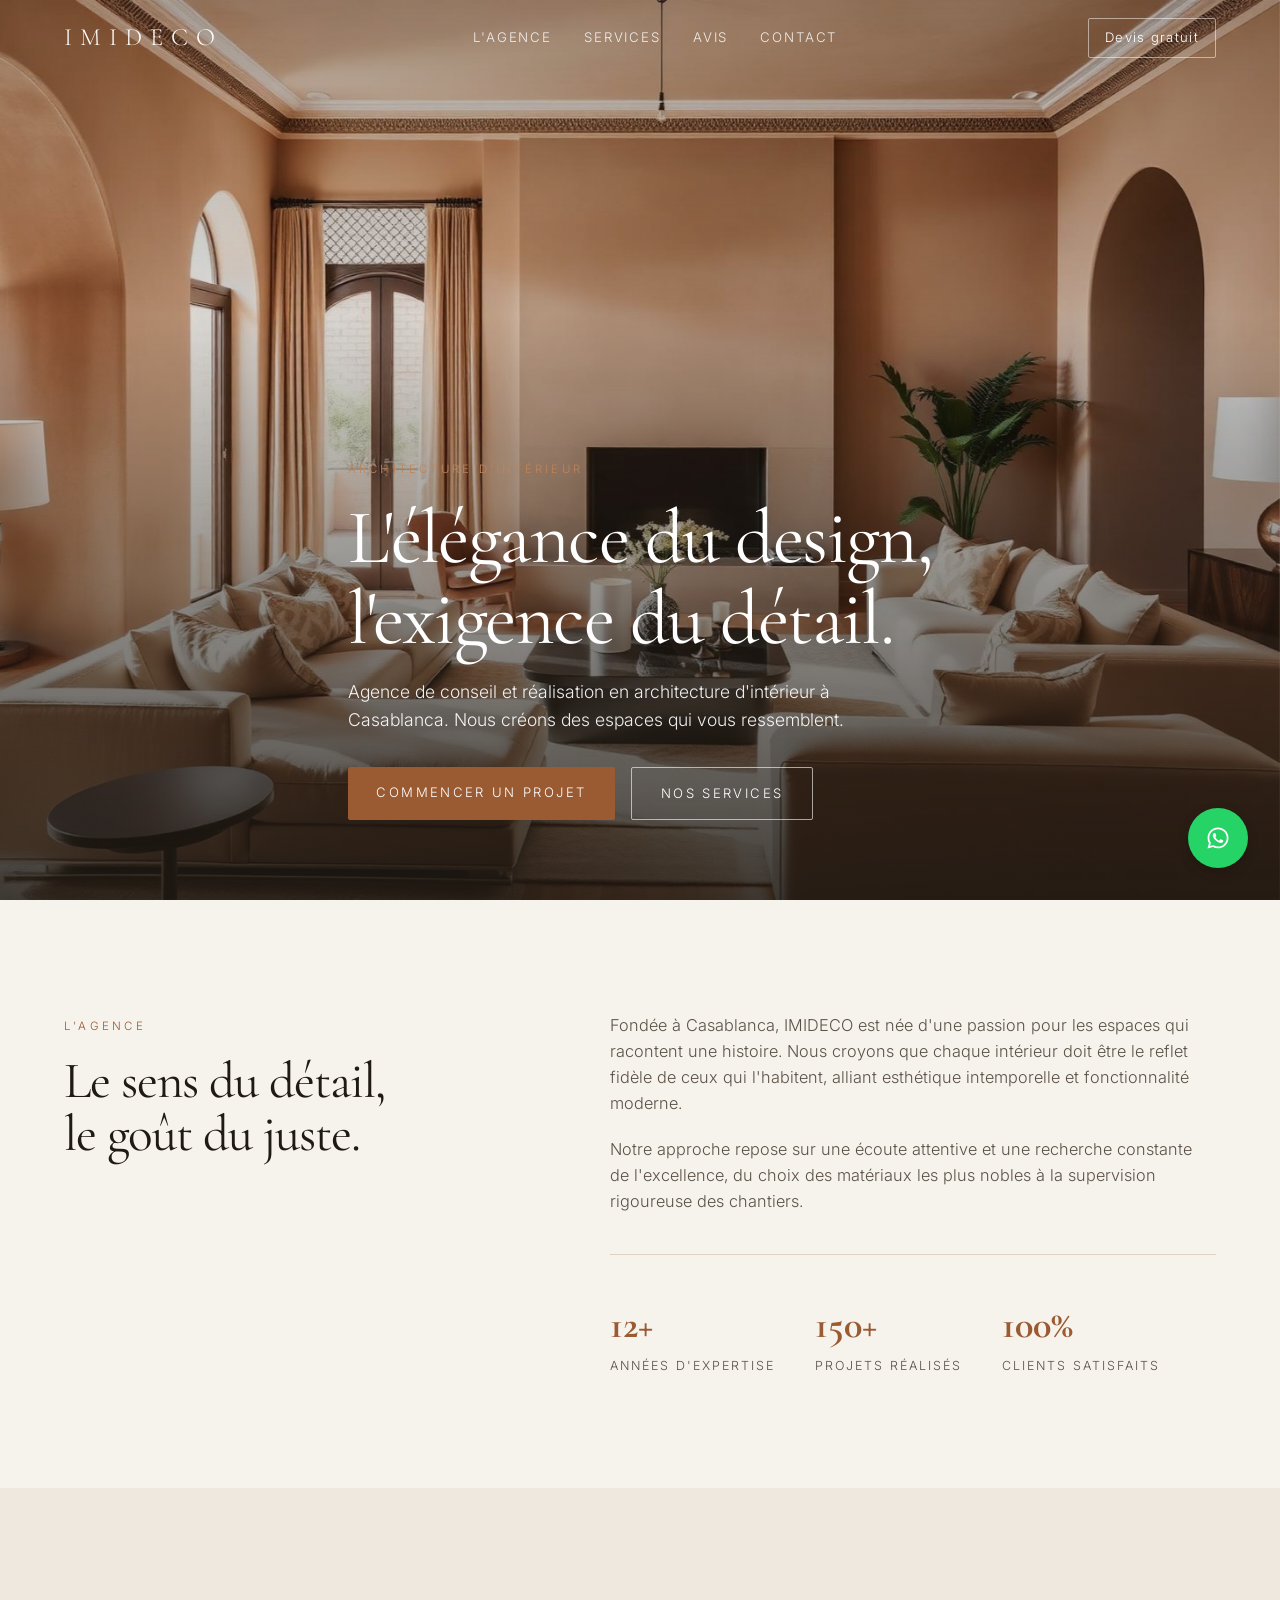
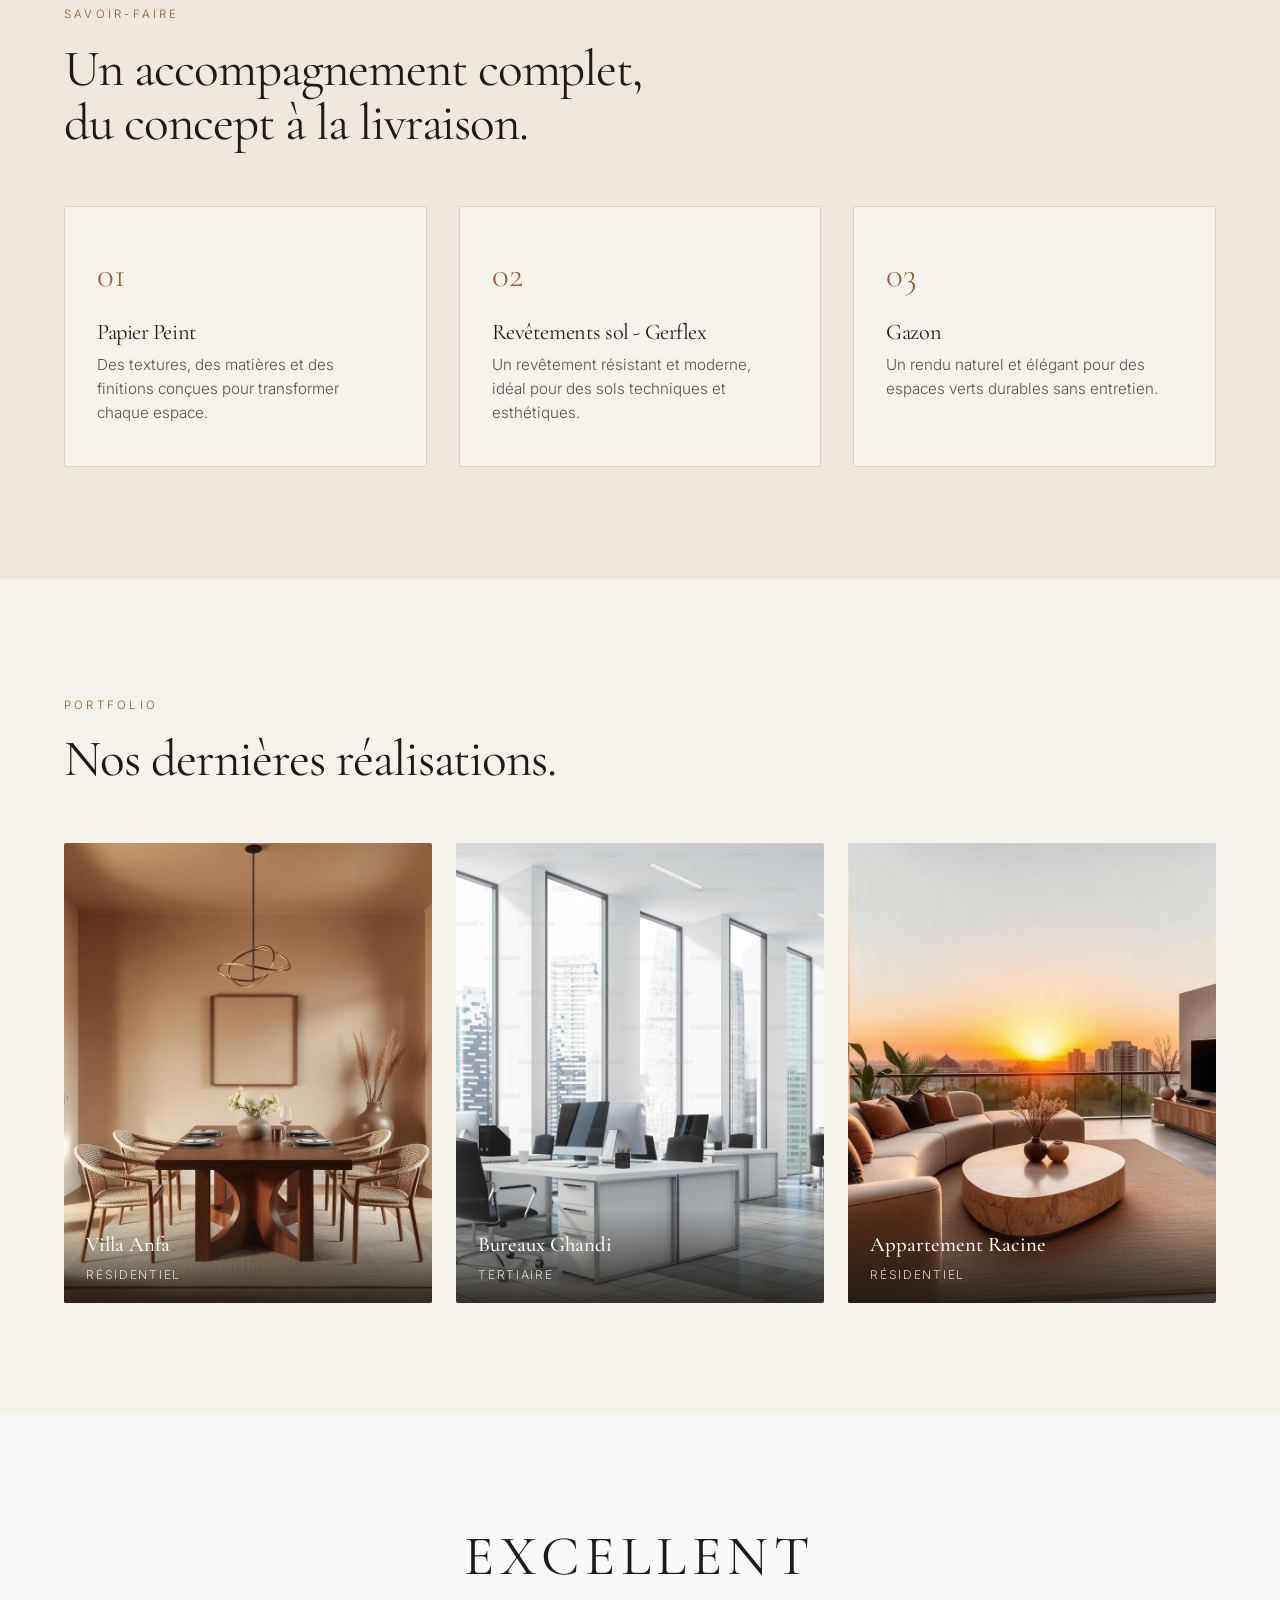
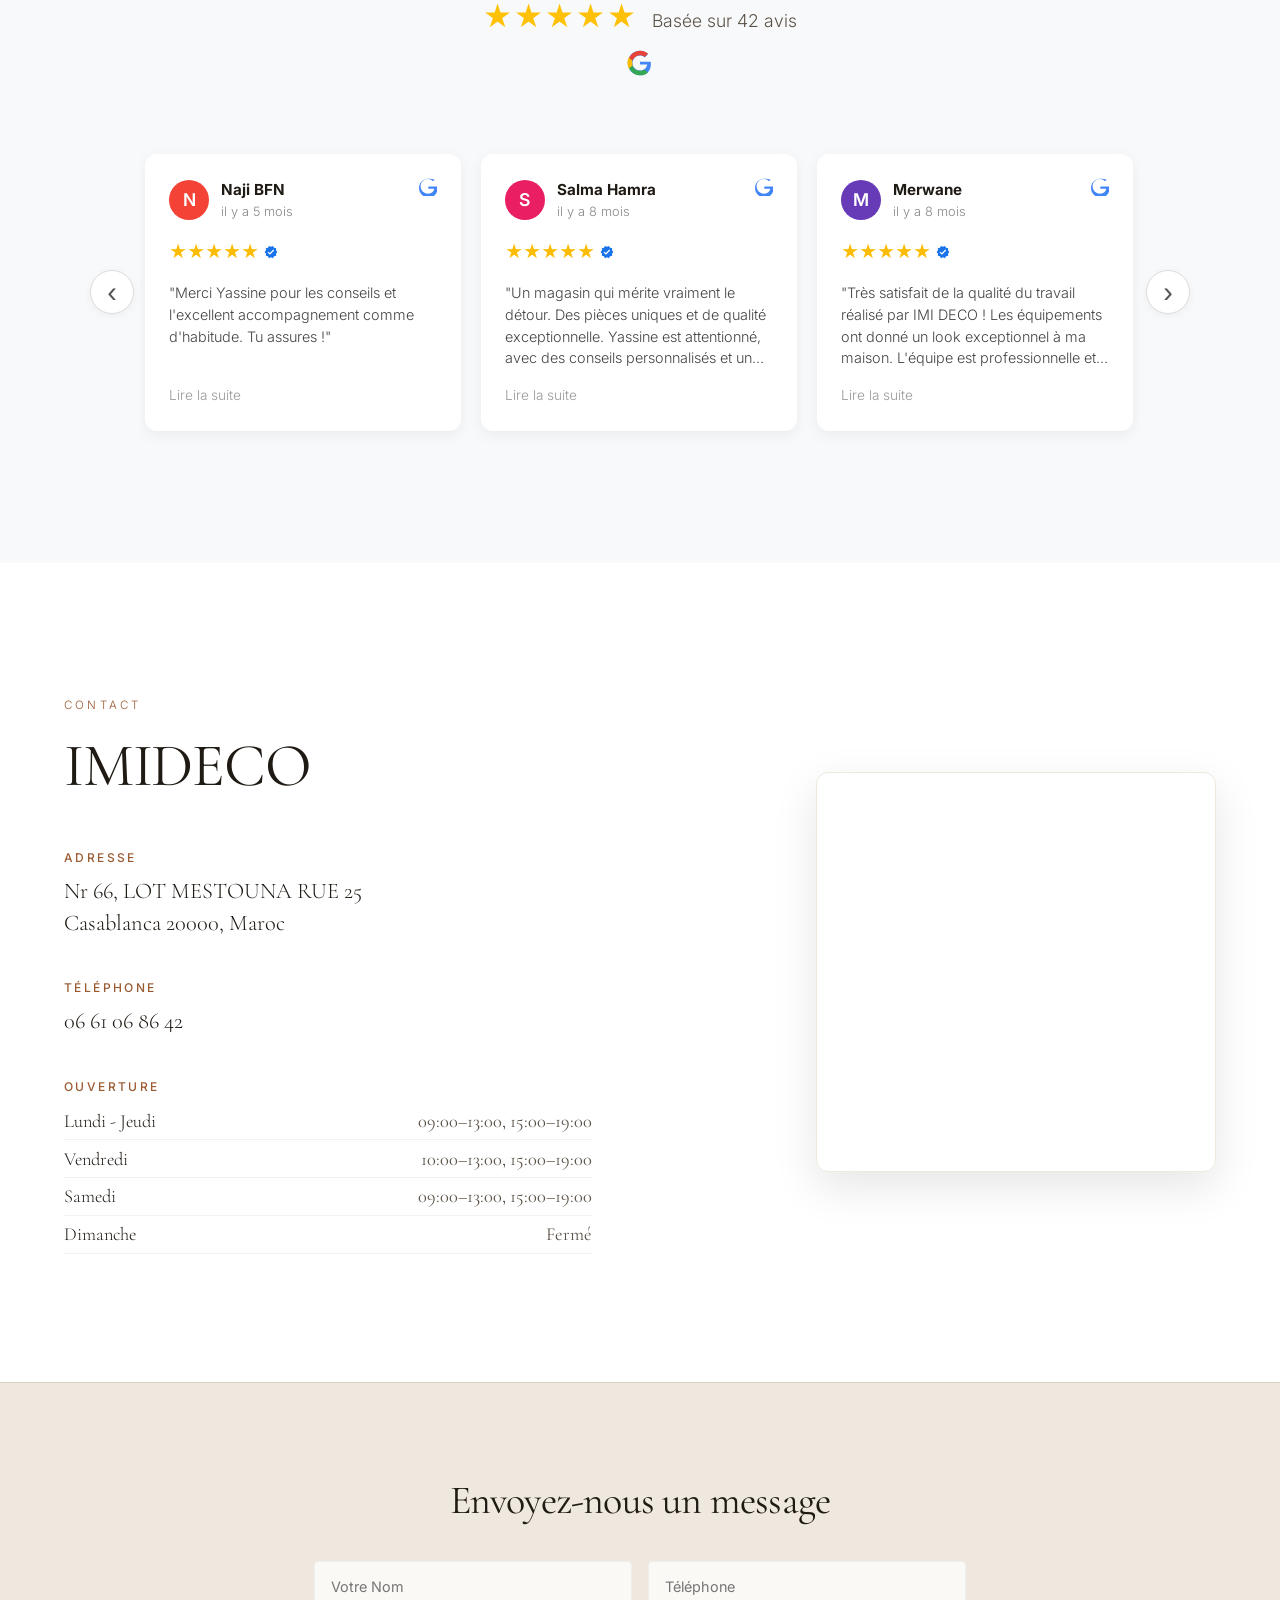
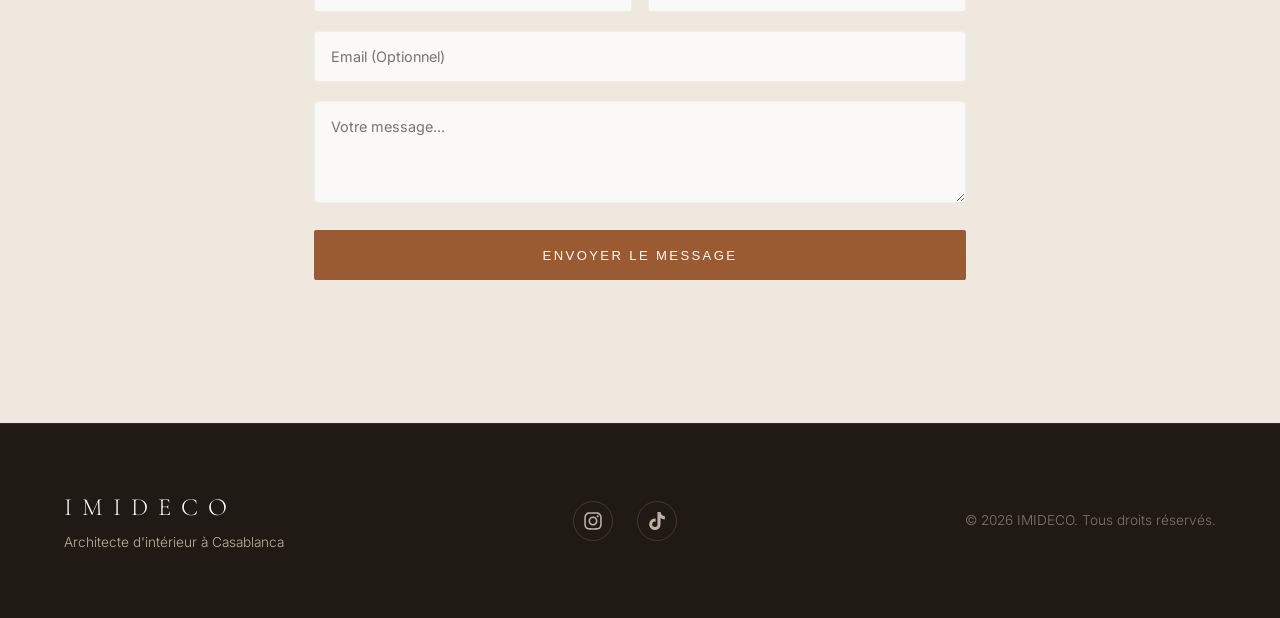
==== index.html @ dd1757d3 "Add files via upload" ====
<!DOCTYPE html>
<html lang="fr">
<head>
<meta charset="UTF-8" />
<meta name="viewport" content="width=device-width, initial-scale=1.0" />
<title>IMIDECO — Architecte d'intérieur à Casablanca</title>
<meta name="description" content="IMIDECO, agence d'architecture d'intérieur à Casablanca. Conseil personnalisé, produits de qualité et équipe professionnelle." />
<link rel="preconnect" href="https://fonts.googleapis.com">
<link rel="preconnect" href="https://fonts.gstatic.com" crossorigin>
<link href="https://fonts.googleapis.com/css2?family=Cormorant+Garamond:wght@300;400;500;600&family=Inter:wght@300;400;500;600&display=swap" rel="stylesheet">
<link rel="stylesheet" href="styles.css" />
</head>
<body>

<header class="nav" id="nav">
  <div class="container nav-inner">
    <a href="#hero" class="brand" id="brand">IMIDECO</a>
    <nav class="main-nav" id="mainNav">
      <a href="#about">L'agence</a>
      <a href="#services">Services</a>
      <a href="#reviews">Avis</a>
      <a href="#contact">Contact</a>
    </nav>
    <a href="#contact-form-section" class="cta-mini">Devis gratuit</a>
    <button class="burger" id="burger" aria-label="Menu">☰</button>
  </div>
</header>

<main>
  <section id="hero" class="hero">
    <img src="images/hero.jpg" alt="Architecture d'intérieur Casablanca" />
    <div class="hero-overlay"></div>
    <div class="container hero-content">
      <span class="eyebrow" id="heroCategory">Architecture d'intérieur</span>
      <h1 id="heroTitle">L'élégance du design,<br/>l'exigence du détail.</h1>
      <p id="heroSubtitle">Agence de conseil et réalisation en architecture d'intérieur à Casablanca. Nous créons des espaces qui vous ressemblent.</p>
      <div class="hero-actions">
        <a href="#contact-form-section" class="btn btn-primary" id="heroCta">Commencer un projet</a>
        <a href="#services" class="btn btn-ghost">Nos services</a>
      </div>
      <div class="hero-rating" id="heroRating"></div>
    </div>
  </section>

  <section id="about" class="section">
    <div class="container about-grid two-col">
      <div>
        <span class="eyebrow">L'agence</span>
        <h2>Le sens du détail,<br/>le goût du juste.</h2>
      </div>
      <div class="about-content prose" id="aboutContent">
        <p>Fondée à Casablanca, IMIDECO est née d'une passion pour les espaces qui racontent une histoire. Nous croyons que chaque intérieur doit être le reflet fidèle de ceux qui l'habitent, alliant esthétique intemporelle et fonctionnalité moderne.</p>
        <p>Notre approche repose sur une écoute attentive et une recherche constante de l'excellence, du choix des matériaux les plus nobles à la supervision rigoureuse des chantiers.</p>
        <div class="stats">
          <div><strong>12+</strong><span>Années d'expertise</span></div>
          <div><strong>150+</strong><span>Projets réalisés</span></div>
          <div><strong>100%</strong><span>Clients satisfaits</span></div>
        </div>
      </div>
    </div>
  </section>

  <section id="services" class="section section-muted">
    <div class="container">
      <span class="eyebrow">Savoir-faire</span>
      <h2 class="section-title">Un accompagnement complet,<br/>du concept à la livraison.</h2>
      <div class="services-grid grid-3" id="servicesGrid">
        <div class="card">
          <span class="num">01</span>
          <h3>Papier Peint</h3>
          <p>Des textures, des matières et des finitions conçues pour transformer chaque espace.</p>
        </div>
        <div class="card">
          <span class="num">02</span>
          <h3>Revêtements sol - Gerflex</h3>
          <p>Un revêtement résistant et moderne, idéal pour des sols techniques et esthétiques.</p>
        </div>
        <div class="card">
          <span class="num">03</span>
          <h3>Gazon</h3>
          <p>Un rendu naturel et élégant pour des espaces verts durables sans entretien.</p>
        </div>
      </div>
    </div>
  </section>

  <section class="section">
    <div class="container">
      <span class="eyebrow">Portfolio</span>
      <h2 class="section-title">Nos dernières réalisations.</h2>
      <div class="gallery">
        <figure>
          <img src="images/project1.jpg" alt="Projet 1" />
          <figcaption>
            <strong>Villa Anfa</strong>
            <span>Résidentiel</span>
          </figcaption>
        </figure>
        <figure>
          <img src="images/bureax.avif" alt="Projet 2" />
          <figcaption>
            <strong>Bureaux Ghandi</strong>
            <span>Tertiaire</span>
          </figcaption>
        </figure>
        <figure>
          <img src="images/project3.jpg" alt="Projet 3" />
          <figcaption>
            <strong>Appartement Racine</strong>
            <span>Résidentiel</span>
          </figcaption>
        </figure>
      </div>
    </div>
  </section>

  <section id="reviews" class="section reviews-section">
    <div class="container">
      <div class="reviews-google-header">
        <h2 class="excellent-title">EXCELLENT</h2>
        <div class="stars-rating">
          <span class="stars">★★★★★</span>
          <span class="rating-text">Basée sur 42 avis</span>
        </div>
        <div class="google-logo">
          <svg viewBox="0 0 24 24" width="80" height="30">
            <path d="M12 11h8.5c.1.6.2 1.2.2 1.9 0 5.2-3.5 8.9-8.7 8.9-5.4 0-9.8-4.4-9.8-9.8S6.6 2.2 12 2.2c2.6 0 4.8 1 6.5 2.6l-2.7 2.7C14.7 6.4 13.5 6 12 6c-3.3 0-6 2.7-6 6s2.7 6 6 6c3.1 0 5.3-2.1 5.8-4.8H12v-3.2z" fill="#4285F4"/>
            <path d="M6.2 14.5c-.3-.8-.4-1.7-.4-2.5s.1-1.7-.4-2.5L3.4 7C2.5 8.5 2 10.2 2 12s.5 3.5 1.4 5l2.8-2.5z" fill="#FBBC05"/>
            <path d="M12 21.8c2.6 0 4.8-.8 6.4-2.3l-2.8-2.3c-.9.6-2.1 1-3.6 1-2.7 0-5.1-1.8-5.9-4.3l-2.8 2.2c1.6 3.3 5 5.7 8.7 5.7z" fill="#34A853"/>
            <path d="M18.4 4.5c-1.6-1.5-3.8-2.3-6.4-2.3-3.7 0-7.1 2.4-8.7 5.7L6.2 10C7 7.5 9.3 5.7 12 5.7c1.5 0 2.7.4 3.7 1.3l2.7-2.5z" fill="#EA4335"/>
          </svg>
        </div>
      </div>

      <div class="reviews-slider-container">
        <button class="slider-arrow prev" id="prevReview" aria-label="Avis précédent">‹</button>
        <div class="reviews-slider" id="reviewsSlider">
          <div class="review-card">
            <div class="card-header">
              <div class="user-info">
                <div class="user-avatar" style="background-color: #f44336;">N</div>
                <div>
                  <strong>Naji BFN</strong>
                  <span class="review-date">il y a 5 mois</span>
                </div>
              </div>
              <div class="google-icon-small">
                <svg viewBox="0 0 24 24" width="18" height="18"><path d="M12.48 10.92v3.28h7.84c-.24 1.84-.9 3.16-1.96 4.2-1.2 1.2-3.08 2.48-6.6 2.48-5.36 0-9.68-4.36-9.68-9.72s4.32-9.72 9.68-9.72c2.88 0 5.16 1.12 6.84 2.76l2.32-2.32C18.44 1.92 15.64 1 12.48 1 5.48 1 0 6.44 0 13.44s5.48 12.44 12.48 12.44c3.8 0 6.84-1.28 9.12-3.64 2.4-2.4 3.16-5.8 3.16-8.52 0-.84-.08-1.64-.2-2.4h-12z" fill="#4285F4"/></svg>
              </div>
            </div>
            <div class="card-rating">
              <span class="stars-yellow">★★★★★</span>
              <span class="verified-badge">
                <svg viewBox="0 0 24 24" width="14" height="14" fill="#1A73E8"><path d="M23 12l-2.44-2.79.34-3.69-3.61-.82-1.89-3.2L12 2.96 8.6 1.5 6.71 4.7l-3.61.81.34 3.7L1 12l2.44 2.79-.34 3.69 3.61.82 1.89 3.2L12 21.04l3.4 1.46 1.89-3.2 3.61-.82-.34-3.69L23 12zm-12.91 4.72l-3.8-3.81 1.48-1.48 2.32 2.33 5.85-5.87 1.48 1.48-7.33 7.35z"/></svg>
              </span>
            </div>
            <p class="review-text">"Merci Yassine pour les conseils et l'excellent accompagnement comme d'habitude. Tu assures !"</p>
            <a href="#" class="read-more">Lire la suite</a>
          </div>
          <div class="review-card">
            <div class="card-header">
              <div class="user-info">
                <div class="user-avatar" style="background-color: #E91E63;">S</div>
                <div>
                  <strong>Salma Hamra</strong>
                  <span class="review-date">il y a 8 mois</span>
                </div>
              </div>
              <div class="google-icon-small">
                <svg viewBox="0 0 24 24" width="18" height="18"><path d="M12.48 10.92v3.28h7.84c-.24 1.84-.9 3.16-1.96 4.2-1.2 1.2-3.08 2.48-6.6 2.48-5.36 0-9.68-4.36-9.68-9.72s4.32-9.72 9.68-9.72c2.88 0 5.16 1.12 6.84 2.76l2.32-2.32C18.44 1.92 15.64 1 12.48 1 5.48 1 0 6.44 0 13.44s5.48 12.44 12.48 12.44c3.8 0 6.84-1.28 9.12-3.64 2.4-2.4 3.16-5.8 3.16-8.52 0-.84-.08-1.64-.2-2.4h-12z" fill="#4285F4"/></svg>
              </div>
            </div>
            <div class="card-rating">
              <span class="stars-yellow">★★★★★</span>
              <span class="verified-badge">
                <svg viewBox="0 0 24 24" width="14" height="14" fill="#1A73E8"><path d="M23 12l-2.44-2.79.34-3.69-3.61-.82-1.89-3.2L12 2.96 8.6 1.5 6.71 4.7l-3.61.81.34 3.7L1 12l2.44 2.79-.34 3.69 3.61.82 1.89 3.2L12 21.04l3.4 1.46 1.89-3.2 3.61-.82-.34-3.69L23 12zm-12.91 4.72l-3.8-3.81 1.48-1.48 2.32 2.33 5.85-5.87 1.48 1.48-7.33 7.35z"/></svg>
              </span>
            </div>
            <p class="review-text">"Un magasin qui mérite vraiment le détour. Des pièces uniques et de qualité exceptionnelle. Yassine est attentionné, avec des conseils personnalisés et un professionnalisme exemplaire."</p>
            <a href="#" class="read-more">Lire la suite</a>
          </div>
          <div class="review-card">
            <div class="card-header">
              <div class="user-info">
                <div class="user-avatar" style="background-color: #673AB7;">M</div>
                <div>
                  <strong>Merwane</strong>
                  <span class="review-date">il y a 8 mois</span>
                </div>
              </div>
              <div class="google-icon-small">
                <svg viewBox="0 0 24 24" width="18" height="18"><path d="M12.48 10.92v3.28h7.84c-.24 1.84-.9 3.16-1.96 4.2-1.2 1.2-3.08 2.48-6.6 2.48-5.36 0-9.68-4.36-9.68-9.72s4.32-9.72 9.68-9.72c2.88 0 5.16 1.12 6.84 2.76l2.32-2.32C18.44 1.92 15.64 1 12.48 1 5.48 1 0 6.44 0 13.44s5.48 12.44 12.48 12.44c3.8 0 6.84-1.28 9.12-3.64 2.4-2.4 3.16-5.8 3.16-8.52 0-.84-.08-1.64-.2-2.4h-12z" fill="#4285F4"/></svg>
              </div>
            </div>
            <div class="card-rating">
              <span class="stars-yellow">★★★★★</span>
              <span class="verified-badge">
                <svg viewBox="0 0 24 24" width="14" height="14" fill="#1A73E8"><path d="M23 12l-2.44-2.79.34-3.69-3.61-.82-1.89-3.2L12 2.96 8.6 1.5 6.71 4.7l-3.61.81.34 3.7L1 12l2.44 2.79-.34 3.69 3.61.82 1.89 3.2L12 21.04l3.4 1.46 1.89-3.2 3.61-.82-.34-3.69L23 12zm-12.91 4.72l-3.8-3.81 1.48-1.48 2.32 2.33 5.85-5.87 1.48 1.48-7.33 7.35z"/></svg>
              </span>
            </div>
            <p class="review-text">"Très satisfait de la qualité du travail réalisé par IMI DECO ! Les équipements ont donné un look exceptionnel à ma maison. L'équipe est professionnelle et respecte les délais."</p>
            <a href="#" class="read-more">Lire la suite</a>
          </div>
          <div class="review-card">
            <div class="card-header">
              <div class="user-info">
                <div class="user-avatar" style="background-color: #4CAF50;">S</div>
                <div>
                  <strong>Soukaina Jaadi</strong>
                  <span class="review-date">il y a 8 mois</span>
                </div>
              </div>
              <div class="google-icon-small">
                <svg viewBox="0 0 24 24" width="18" height="18"><path d="M12.48 10.92v3.28h7.84c-.24 1.84-.9 3.16-1.96 4.2-1.2 1.2-3.08 2.48-6.6 2.48-5.36 0-9.68-4.36-9.68-9.72s4.32-9.72 9.68-9.72c2.88 0 5.16 1.12 6.84 2.76l2.32-2.32C18.44 1.92 15.64 1 12.48 1 5.48 1 0 6.44 0 13.44s5.48 12.44 12.48 12.44c3.8 0 6.84-1.28 9.12-3.64 2.4-2.4 3.16-5.8 3.16-8.52 0-.84-.08-1.64-.2-2.4h-12z" fill="#4285F4"/></svg>
              </div>
            </div>
            <div class="card-rating">
              <span class="stars-yellow">★★★★★</span>
              <span class="verified-badge">
                <svg viewBox="0 0 24 24" width="14" height="14" fill="#1A73E8"><path d="M23 12l-2.44-2.79.34-3.69-3.61-.82-1.89-3.2L12 2.96 8.6 1.5 6.71 4.7l-3.61.81.34 3.7L1 12l2.44 2.79-.34 3.69 3.61.82 1.89 3.2L12 21.04l3.4 1.46 1.89-3.2 3.61-.82-.34-3.69L23 12zm-12.91 4.72l-3.8-3.81 1.48-1.48 2.32 2.33 5.85-5.87 1.48 1.48-7.33 7.35z"/></svg>
              </span>
            </div>
            <p class="review-text">"Ravie de mon achat ! Le papier peint est de super qualité, la pose est parfaite et le rendu dépasse mes attentes. Merci pour votre professionnalisme."</p>
            <a href="#" class="read-more">Lire la suite</a>
          </div>
          <div class="review-card">
            <div class="card-header">
              <div class="user-info">
                <div class="user-avatar" style="background-color: #3F51B5;">G</div>
                <div>
                  <strong>Ghita Bennis</strong>
                  <span class="review-date">il y a 1 an</span>
                </div>
              </div>
              <div class="google-icon-small">
                <svg viewBox="0 0 24 24" width="18" height="18"><path d="M12.48 10.92v3.28h7.84c-.24 1.84-.9 3.16-1.96 4.2-1.2 1.2-3.08 2.48-6.6 2.48-5.36 0-9.68-4.36-9.68-9.72s4.32-9.72 9.68-9.72c2.88 0 5.16 1.12 6.84 2.76l2.32-2.32C18.44 1.92 15.64 1 12.48 1 5.48 1 0 6.44 0 13.44s5.48 12.44 12.48 12.44c3.8 0 6.84-1.28 9.12-3.64 2.4-2.4 3.16-5.8 3.16-8.52 0-.84-.08-1.64-.2-2.4h-12z" fill="#4285F4"/></svg>
              </div>
            </div>
            <div class="card-rating">
              <span class="stars-yellow">★★★★★</span>
              <span class="verified-badge">
                <svg viewBox="0 0 24 24" width="14" height="14" fill="#1A73E8"><path d="M23 12l-2.44-2.79.34-3.69-3.61-.82-1.89-3.2L12 2.96 8.6 1.5 6.71 4.7l-3.61.81.34 3.7L1 12l2.44 2.79-.34 3.69 3.61.82 1.89 3.2L12 21.04l3.4 1.46 1.89-3.2 3.61-.82-.34-3.69L23 12zm-12.91 4.72l-3.8-3.81 1.48-1.48 2.32 2.33 5.85-5.87 1.48 1.48-7.33 7.35z"/></svg>
              </span>
            </div>
            <p class="review-text">"Excellente expérience ! Mr Yassine est d’un professionnalisme exemplaire. Il a entièrement transformé mon appartement avec un rapport qualité/prix impeccable."</p>
            <a href="#" class="read-more">Lire la suite</a>
          </div>
          <div class="review-card">
            <div class="card-header">
              <div class="user-info">
                <div class="user-avatar" style="background-color: #2196F3;">S</div>
                <div>
                  <strong>Sara El Messioui</strong>
                  <span class="review-date">il y a 1 an</span>
                </div>
              </div>
              <div class="google-icon-small">
                <svg viewBox="0 0 24 24" width="18" height="18"><path d="M12.48 10.92v3.28h7.84c-.24 1.84-.9 3.16-1.96 4.2-1.2 1.2-3.08 2.48-6.6 2.48-5.36 0-9.68-4.36-9.68-9.72s4.32-9.72 9.68-9.72c2.88 0 5.16 1.12 6.84 2.76l2.32-2.32C18.44 1.92 15.64 1 12.48 1 5.48 1 0 6.44 0 13.44s5.48 12.44 12.48 12.44c3.8 0 6.84-1.28 9.12-3.64 2.4-2.4 3.16-5.8 3.16-8.52 0-.84-.08-1.64-.2-2.4h-12z" fill="#4285F4"/></svg>
              </div>
            </div>
            <div class="card-rating">
              <span class="stars-yellow">★★★★★</span>
              <span class="verified-badge">
                <svg viewBox="0 0 24 24" width="14" height="14" fill="#1A73E8"><path d="M23 12l-2.44-2.79.34-3.69-3.61-.82-1.89-3.2L12 2.96 8.6 1.5 6.71 4.7l-3.61.81.34 3.7L1 12l2.44 2.79-.34 3.69 3.61.82 1.89 3.2L12 21.04l3.4 1.46 1.89-3.2 3.61-.82-.34-3.69L23 12zm-12.91 4.72l-3.8-3.81 1.48-1.48 2.32 2.33 5.85-5.87 1.48 1.48-7.33 7.35z"/></svg>
              </span>
            </div>
            <p class="review-text">"Absolument ravie du résultat ! Yassine a été très à l’écoute. Je recommande vivement cette société pour une décoration de qualité et un service irréprochable."</p>
            <a href="#" class="read-more">Lire la suite</a>
          </div>
          <div class="review-card">
            <div class="card-header">
              <div class="user-info">
                <div class="user-avatar" style="background-color: #FF9800;">S</div>
                <div>
                  <strong>Safaa Sabri</strong>
                  <span class="review-date">il y a 2 ans</span>
                </div>
              </div>
              <div class="google-icon-small">
                <svg viewBox="0 0 24 24" width="18" height="18"><path d="M12.48 10.92v3.28h7.84c-.24 1.84-.9 3.16-1.96 4.2-1.2 1.2-3.08 2.48-6.6 2.48-5.36 0-9.68-4.36-9.68-9.72s4.32-9.72 9.68-9.72c2.88 0 5.16 1.12 6.84 2.76l2.32-2.32C18.44 1.92 15.64 1 12.48 1 5.48 1 0 6.44 0 13.44s5.48 12.44 12.48 12.44c3.8 0 6.84-1.28 9.12-3.64 2.4-2.4 3.16-5.8 3.16-8.52 0-.84-.08-1.64-.2-2.4h-12z" fill="#4285F4"/></svg>
              </div>
            </div>
            <div class="card-rating">
              <span class="stars-yellow">★★★★★</span>
              <span class="verified-badge">
                <svg viewBox="0 0 24 24" width="14" height="14" fill="#1A73E8"><path d="M23 12l-2.44-2.79.34-3.69-3.61-.82-1.89-3.2L12 2.96 8.6 1.5 6.71 4.7l-3.61.81.34 3.7L1 12l2.44 2.79-.34 3.69 3.61.82 1.89 3.2L12 21.04l3.4 1.46 1.89-3.2 3.61-.82-.34-3.69L23 12zm-12.91 4.72l-3.8-3.81 1.48-1.48 2.32 2.33 5.85-5.87 1.48 1.48-7.33 7.35z"/></svg>
              </span>
            </div>
            <p class="review-text">"Excellent service. Produits de haute qualité et Mr Yassine est très professionnel et honnête. L'équipe de pose fait un travail remarquable."</p>
            <a href="#" class="read-more">Lire la suite</a>
          </div>
        </div>
        <button class="slider-arrow next" id="nextReview" aria-label="Avis suivant">›</button>
      </div>
    </div>
  </section>

  <section id="contact" class="section senior-contact">
    <div class="container senior-contact-grid">
      <div class="senior-contact-info">
        <span class="eyebrow">Contact</span>
        <h2 class="luxury-serif">IMIDECO</h2>
        <div class="contact-details">
          <div class="detail-item">
            <span class="detail-label">Adresse</span>
            <p class="detail-value">Nr 66, LOT MESTOUNA RUE 25<br>Casablanca 20000, Maroc</p>
          </div>
          <div class="detail-item">
            <span class="detail-label">Téléphone</span>
            <p class="detail-value"><a href="tel:+212661068642">06 61 06 86 42</a></p>
          </div>
          <div class="detail-item">
            <span class="detail-label">Ouverture</span>
            <div class="detail-value schedule">
              <div class="schedule-row"><span>Lundi - Jeudi</span> <span>09:00–13:00, 15:00–19:00</span></div>
              <div class="schedule-row"><span>Vendredi</span> <span>10:00–13:00, 15:00–19:00</span></div>
              <div class="schedule-row"><span>Samedi</span> <span>09:00–13:00, 15:00–19:00</span></div>
              <div class="schedule-row"><span>Dimanche</span> <span>Fermé</span></div>
            </div>
          </div>
        </div>
      </div>
      
      <div class="senior-map-wrapper">
        <div class="senior-map-container">
          <iframe src="https://www.google.com/maps/embed?pb=!1m18!1m12!1m3!1d3324.466359526798!2d-7.6971403252087836!3d33.567238743185754!2m3!1f0!2f0!3f0!3m2!1i1024!2i768!4f13.1!3m3!1m2!1s0xda7d3108df47203%3A0xb7e499b3e26f5238!2sIMIDECO!5e0!3m2!1sfr!2sma!4v1777858774770!5m2!1sfr!2sma" width="400" height="400" style="border:0;" allowfullscreen="" loading="lazy" referrerpolicy="no-referrer-when-downgrade"></iframe>
        </div>
      </div>
    </div>
  </section>

  <section id="contact-form-section" class="section section-muted senior-form-section">
    <div class="container small-container">
      <div class="senior-contact-form-wrapper">
        <h3 class="form-title luxury-serif-small">Envoyez-nous un message</h3>
        <form id="contactForm" class="senior-form">
          <div class="form-row">
            <div class="form-group">
              <input type="text" name="name" id="name" placeholder="Votre Nom" required>
            </div>
            <div class="form-group">
              <input type="tel" name="phone" id="phone" placeholder="Téléphone" required>
            </div>
          </div>
          <div class="form-group">
            <input type="email" name="email" id="email" placeholder="Email (Optionnel)">
          </div>
          <div class="form-group">
            <textarea name="message" id="message" rows="4" placeholder="Votre message..." required></textarea>
          </div>
          <button type="submit" class="btn btn-primary btn-full">Envoyer le message</button>
          <p id="formMsg" class="form-feedback"></p>
        </form>
      </div>
    </div>
  </section>
</main>

<footer class="footer">
  <div class="container footer-inner">
    <div class="footer-brand-side">
      <a href="#" class="brand" id="footerBrand">IMIDECO</a>
      <p id="footerTag">Architecte d'intérieur à Casablanca</p>
    </div>
    
    <div class="footer-socials">
      <a href="https://www.instagram.com/imi.deco/" target="_blank" aria-label="Instagram" class="social-link">
        <svg viewBox="0 0 448 512" width="20" height="20"><path fill="currentColor" d="M224.1 141c-63.6 0-114.9 51.3-114.9 114.9s51.3 114.9 114.9 114.9S339 319.5 339 255.9 287.7 141 224.1 141zm0 189.6c-41.1 0-74.7-33.5-74.7-74.7s33.5-74.7 74.7-74.7 74.7 33.5 74.7 74.7-33.6 74.7-74.7 74.7zm146.4-194.3c0 14.9-12 26.8-26.8 26.8-14.9 0-26.8-12-26.8-26.8s12-26.8 26.8-26.8 26.8 12 26.8 26.8zm76.1 27.2c-1.7-35.9-9.9-67.7-36.2-93.9-26.2-26.2-58-34.4-93.9-36.2-37-2.1-147.9-2.1-184.9 0-35.8 1.7-67.6 9.9-93.9 36.1s-34.4 58-36.2 93.9c-2.1 37-2.1 147.9 0 184.9 1.7 35.9 9.9 67.7 36.2 93.9s58 34.4 93.9 36.2c37 2.1 147.9 2.1 184.9 0 35.9-1.7 67.7-9.9 93.9-36.2 26.2-26.2 34.4-58 36.2-93.9 2.1-37 2.1-147.8 0-184.8zM398.8 388c-7.8 19.6-22.9 34.7-42.6 42.6-29.5 11.7-99.5 9-132.1 9s-102.7 2.6-132.1-9c-19.6-7.8-34.7-22.9-42.6-42.6-11.7-29.5-9-99.5-9-132.1s-2.6-102.7 9-132.1c7.8-19.6 22.9-34.7 42.6-42.6 29.5-11.7 99.5-9 132.1-9s102.7-2.6 132.1 9c19.6 7.8 34.7 22.9 42.6 42.6 11.7 29.5 9 99.5 9 132.1s2.7 102.7-9 132.1z"></path></svg>
      </a>
      <a href="https://www.tiktok.com/" target="_blank" aria-label="TikTok" class="social-link">
        <svg viewBox="0 0 448 512" width="18" height="18"><path fill="currentColor" d="M448 209.91a210.06 210.06 0 0 1-122.77-39.25v178.72A162.55 162.55 0 1 1 185 188.31v89.89a74.62 74.62 0 1 0 52.23 71.18V0h88a121.18 121.18 0 0 0 1.86 22.17A122.18 122.18 0 0 0 381 102.39a121.43 121.43 0 0 0 67 20.14z"></path></svg>
      </a>
    </div>

    <div class="footer-copyright">
      <p>© <span id="year"></span> <span id="footerName">IMIDECO</span>. Tous droits réservés.</p>
    </div>
  </div>
</footer>

<div class="whatsapp-widget" id="whatsappWidget">
  <div class="whatsapp-chat" id="whatsappChat">
    <div class="chat-header">
      <div class="header-info">
        <strong>IMIDECO</strong>
        <span>En ligne</span>
      </div>
      <button class="chat-close" id="chatClose">✕</button>
    </div>
    <div class="chat-body">
      <div class="message">
        <p>Bonjour ! Comment pouvons-nous vous aider pour votre projet de décoration ?</p>
      </div>
    </div>
    <div class="chat-footer">
      <a href="https://wa.me/212661068642" target="_blank" class="btn btn-whatsapp">Envoyer un message</a>
    </div>
  </div>
  <button class="whatsapp-trigger" id="whatsappTrigger" aria-label="WhatsApp">
    <svg viewBox="0 0 448 512" width="24" height="24"><path fill="currentColor" d="M380.9 97.1C339 55.1 283.2 32 223.9 32c-122.4 0-222 99.6-222 222 0 39.1 10.2 77.3 29.6 111L0 480l117.7-30.9c32.4 17.7 68.9 27 106.1 27h.1c122.3 0 224.1-99.6 224.1-222 0-59.3-25.2-115-67.1-157zm-157 341.6c-33.2 0-65.7-8.9-94-25.7l-6.7-4-69.8 18.3L72 359.2l-4.4-7c-18.5-29.4-28.2-63.3-28.2-98.2 0-101.7 82.8-184.5 184.6-184.5 49.3 0 95.6 19.2 130.4 54.1 34.8 34.9 56.2 81.2 56.1 130.5 0 101.8-84.9 184.6-186.6 184.6zm101.2-138.2c-5.5-2.8-32.8-16.2-37.9-18-5.1-1.9-8.8-2.8-12.5 2.8-3.7 5.6-14.3 18-17.6 21.8-3.2 3.7-6.5 4.2-12 1.4-5.5-2.8-23.4-8.6-44.6-27.6-16.5-14.7-27.6-32.8-30.8-38.4-3.2-5.6-.3-8.6 2.5-11.4 2.5-2.5 5.5-6.5 8.3-9.7 2.8-3.3 3.7-5.6 5.6-9.3 1.9-3.7.9-6.9-.5-9.7-1.4-2.8-12.5-30.1-17.1-41.2-4.5-10.8-9.1-9.3-12.5-9.5-3.2-.2-6.9-.2-10.6-.2-3.7 0-9.7 1.4-14.8 6.9-5.1 5.6-19.4 19-19.4 46.3 0 27.3 19.9 53.7 22.6 57.4 2.8 3.7 39.1 59.7 94.8 83.8 13.2 5.8 23.5 9.2 31.5 11.8 13.3 4.2 25.4 3.6 35 2.2 10.7-1.6 32.8-13.4 37.4-26.4 4.6-13 4.6-24.1 3.2-26.4-1.3-2.5-5-3.9-10.5-6.6z"></path></svg>
  </button>
</div>

<script src="script.js"></script>
</body>
</html>
---- styles.css ----
:root{
  --bg:#f6f2ec;
  --bg-2:#efe8de;
  --ink:#1f1a14;
  --ink-soft:#5b5247;
  --line:#dcd2c2;
  --accent:#9a5a32;
  --accent-2:#c08458;
  --dark:#1f1a14;
}
*{box-sizing:border-box;margin:0;padding:0}
html{scroll-behavior:smooth}
body{
  font-family:'Inter',sans-serif;
  font-weight:300;
  color:var(--ink);
  background:var(--bg);
  line-height:1.6;
  -webkit-font-smoothing:antialiased;
}
img{max-width:100%;display:block}
a{color:inherit;text-decoration:none}
h1,h2,h3{font-family:'Cormorant Garamond',serif;font-weight:400;letter-spacing:-.02em;line-height:1.05}
h1{font-size:clamp(2.6rem,6vw,5rem)}
h2{font-size:clamp(2rem,4vw,3.4rem)}
h3{font-size:1.4rem;margin-bottom:.6rem}
em{font-style:italic;color:var(--accent)}
.container{max-width:1200px;margin:0 auto;padding:0 1.5rem}

.eyebrow{display:inline-block;font-size:.72rem;letter-spacing:.28em;text-transform:uppercase;color:var(--accent);margin-bottom:1.2rem}
.eyebrow.light{color:var(--accent-2)}

/* Nav */
.nav{position:fixed;top:0;left:0;right:0;z-index:50;padding:1.1rem 0;transition:.35s ease;background:transparent}
.nav.scrolled{background:rgba(246,242,236,.92);backdrop-filter:blur(14px);border-bottom:1px solid var(--line);padding:.7rem 0}
.nav-inner{display:flex;align-items:center;justify-content:space-between;gap:2rem}
.brand{font-family:'Cormorant Garamond',serif;font-size:1.55rem;letter-spacing:.32em;color:#fff}
.nav.scrolled .brand{color:var(--ink)}
.nav nav{display:flex;gap:2rem}
.nav nav a{font-size:.83rem;letter-spacing:.14em;text-transform:uppercase;color:#fff;opacity:.85;transition:.2s}
.nav.scrolled nav a{color:var(--ink)}
.nav nav a:hover{opacity:1;color:var(--accent-2)}
.cta-mini{font-size:.82rem;letter-spacing:.1em;border:1px solid rgba(255,255,255,.5);padding:.55rem 1rem;border-radius:2px;color:#fff;transition:.2s}
.nav.scrolled .cta-mini{border-color:var(--ink);color:var(--ink)}
.cta-mini:hover{background:var(--accent);color:#fff;border-color:var(--accent)}

.burger{display:none;background:transparent;border:none;color:#fff;font-size:1.5rem;cursor:pointer}
.nav.scrolled .burger{color:var(--ink)}

@media(max-width:780px){
  .burger{display:block}
  .nav nav{
    display:none;
    position:absolute;
    top:100%;
    left:0;
    right:0;
    background:var(--bg);
    flex-direction:column;
    padding:2rem;
    gap:1.5rem;
    border-bottom:1px solid var(--line);
    text-align:center;
  }
  .nav nav.active{display:flex}
  .nav nav a{color:var(--ink)}
  .cta-mini{display:none}
}

/* Hero */
.hero{position:relative;height:100vh;min-height:640px;overflow:hidden;display:flex;align-items:flex-end;color:#fff}
.hero img{position:absolute;inset:0;width:100%;height:100%;object-fit:cover;animation:zoom 18s ease-out forwards}
.hero-overlay{position:absolute;inset:0;background:linear-gradient(180deg,rgba(31,26,20,.35) 0%,rgba(31,26,20,.15) 35%,rgba(31,26,20,.85) 100%)}
.hero-content{position:relative;padding-bottom:5rem;max-width:780px}
.hero-content .eyebrow{color:var(--accent-2)}
.hero h1{margin-bottom:1.2rem}
.hero p{font-size:1.1rem;max-width:520px;opacity:.92;margin-bottom:2rem}
.hero-actions{display:flex;gap:1rem;flex-wrap:wrap}
@keyframes zoom{from{transform:scale(1.08)}to{transform:scale(1)}}

/* Buttons */
.btn{display:inline-block;padding:.95rem 1.8rem;font-size:.82rem;letter-spacing:.18em;text-transform:uppercase;border-radius:2px;transition:.25s;cursor:pointer;border:none}
.btn-primary{background:var(--accent);color:#fff}
.btn-primary:hover{background:var(--ink);transform:translateY(-2px)}
.btn-ghost{background:transparent;color:#fff;border:1px solid rgba(255,255,255,.6)}
.btn-ghost:hover{background:#fff;color:var(--ink)}

/* Sections */
.section{padding:7rem 0}
.section-muted{background:var(--bg-2)}
.section-dark{background:var(--dark);color:#f6f2ec}
.section-dark h2{color:#f6f2ec}
.section-title{margin-bottom:3.5rem;max-width:720px}
.section-title.light{color:#f6f2ec}

.two-col{display:grid;grid-template-columns:1fr 1.3fr;gap:5rem;align-items:start}
@media(max-width:840px){.two-col{grid-template-columns:1fr;gap:2.5rem}}
.prose p{color:var(--ink-soft);margin-bottom:1.2rem;font-size:1.02rem}

.stats{display:flex;gap:2.5rem;margin-top:2.5rem;padding-top:2.5rem;border-top:1px solid var(--line);flex-wrap:wrap}
.stats > div{display:flex;flex-direction:column}
.stats strong{font-family:'Cormorant Garamond',serif;font-size:2.4rem;color:var(--accent)}
.stats span{font-size:.78rem;letter-spacing:.16em;text-transform:uppercase;color:var(--ink-soft)}

/* Cards */
.grid-3{display:grid;grid-template-columns:repeat(3,1fr);gap:2rem}
@media(max-width:840px){.grid-3{grid-template-columns:1fr}}
.card{background:var(--bg);padding:2.5rem 2rem;border:1px solid var(--line);border-radius:2px;transition:.3s}
.card:hover{transform:translateY(-6px);border-color:var(--accent)}
.card .num{font-family:'Cormorant Garamond',serif;font-size:2.2rem;color:var(--accent);display:block;margin-bottom:1rem}
.card p{color:var(--ink-soft);font-size:.95rem}

/* Gallery */
.gallery{display:grid;grid-template-columns:repeat(3,1fr);gap:1.5rem}
@media(max-width:840px){.gallery{grid-template-columns:1fr}}
.gallery figure{position:relative;overflow:hidden;border-radius:2px;cursor:pointer}
.gallery img{aspect-ratio:4/5;object-fit:cover;width:100%;transition:.8s ease}
.gallery figure:hover img{transform:scale(1.06)}
.gallery figcaption{position:absolute;left:0;right:0;bottom:0;padding:1.2rem 1.4rem;background:linear-gradient(transparent,rgba(31,26,20,.85));color:#fff;display:flex;flex-direction:column}
.gallery figcaption strong{font-family:'Cormorant Garamond',serif;font-weight:500;font-size:1.3rem}
.gallery figcaption span{font-size:.75rem;letter-spacing:.14em;text-transform:uppercase;opacity:.8;margin-top:.2rem}

/* Reviews */
.reviews blockquote{padding:2rem;border:1px solid rgba(255,255,255,.12);border-radius:2px;background:rgba(255,255,255,.03)}
.reviews blockquote p{font-family:'Cormorant Garamond',serif;font-size:1.3rem;line-height:1.5;font-style:italic;margin-bottom:1.2rem;color:#f6f2ec}
.reviews blockquote footer{font-size:.78rem;letter-spacing:.14em;text-transform:uppercase;color:var(--accent-2)}

/* Senior Minimalist Contact Section */
.senior-contact {
  background-color: #fff;
  padding: 8rem 0;
}

.senior-contact-grid {
  display: grid;
  grid-template-columns: 1fr 1fr;
  gap: 6rem;
  align-items: center;
}

.luxury-serif {
  font-family: 'Cormorant Garamond', serif;
  font-size: 3.8rem;
  color: #1f1a14;
  margin-bottom: 3rem;
  font-weight: 400;
  line-height: 1.1;
}

.contact-details {
  display: flex;
  flex-direction: column;
  gap: 2.5rem;
}

.detail-item {
  display: flex;
  flex-direction: column;
  gap: 0.5rem;
}

.detail-label {
  font-size: 0.75rem;
  letter-spacing: 0.2em;
  text-transform: uppercase;
  color: var(--accent);
  font-weight: 500;
}

.detail-value {
  font-family: 'Cormorant Garamond', serif;
  font-size: 1.4rem;
  color: #1f1a14;
  line-height: 1.4;
}

.schedule {
  display: flex;
  flex-direction: column;
  gap: 0.4rem;
  margin-top: 0.3rem;
}

.schedule-row {
  display: flex;
  justify-content: space-between;
  gap: 2rem;
  font-size: 1.15rem;
  border-bottom: 1px solid rgba(220, 210, 194, 0.3);
  padding-bottom: 0.3rem;
}

.schedule-row span:last-child {
  font-weight: 400;
  color: var(--ink-soft);
}

.detail-value a:hover {
  color: var(--accent);
}

.senior-map-wrapper {
  display: flex;
  justify-content: flex-end;
}

.senior-map-container {
  width: 400px;
  height: 400px;
  border-radius: 12px;
  overflow: hidden;
  box-shadow: 0 15px 45px rgba(0,0,0,0.1);
  border: 1px solid #efe8de;
  transition: all 0.5s ease;
}

/* Standalone Form Section */
.senior-form-section {
  padding: 6rem 0;
  border-top: 1px solid var(--line);
}

.small-container {
  max-width: 700px;
  margin: 0 auto;
}

.senior-contact-form-wrapper {
  width: 100%;
}

.form-title {
  text-align: center;
  margin-bottom: 2.5rem;
}

.luxury-serif-small {
  font-family: 'Cormorant Garamond', serif;
  font-size: 2.5rem;
  color: var(--ink);
}

.senior-form {
  display: flex;
  flex-direction: column;
  gap: 1.2rem;
}

.form-row {
  display: grid;
  grid-template-columns: 1fr 1fr;
  gap: 1rem;
}

.form-group input, 
.form-group textarea {
  width: 100%;
  padding: 1rem;
  background-color: #fbf9f6;
  border: 1px solid #eee;
  border-radius: 4px;
  font-family: 'Inter', sans-serif;
  font-size: 0.9rem;
  color: var(--ink);
  transition: all 0.3s ease;
}

.form-group input:focus, 
.form-group textarea:focus {
  outline: none;
  border-color: var(--accent);
  background-color: #fff;
  box-shadow: 0 5px 15px rgba(154, 90, 50, 0.05);
}

.btn-full {
  width: 100%;
  padding: 1.1rem;
  font-weight: 500;
}

.form-feedback {
  font-size: 0.85rem;
  margin-top: 0.5rem;
  min-height: 1.2rem;
  transition: all 0.3s ease;
}

.form-feedback.success {
  color: #2e7d32;
}

.form-feedback.error {
  color: #d32f2f;
}

@media (max-width: 900px) {
  .senior-contact-grid {
    grid-template-columns: 1fr;
    gap: 4rem;
    text-align: center;
  }
  
  .senior-map-wrapper {
    justify-content: center;
  }
  
  .luxury-serif {
    font-size: 3rem;
  }
}

@media (max-width: 480px) {
  .senior-map-container {
    width: 100%;
    max-width: 350px;
  }
  
  .form-row {
    grid-template-columns: 1fr;
  }
  
  .luxury-serif-small {
    font-size: 2rem;
  }
}

/* Footer */
.footer{background:var(--dark);color:#bdb3a4;padding:4rem 0;font-size:.85rem;border-top:1px solid rgba(220,210,194,0.1)}
.footer-inner{display:flex;justify-content:space-between;align-items:center;gap:2rem;flex-wrap:wrap}
.footer .brand{color:#fff;display:block;margin-bottom:.3rem;letter-spacing:.4em}

.footer-socials {
  display: flex;
  gap: 1.5rem;
  align-items: center;
}

.social-link {
  color: #bdb3a4;
  transition: all 0.3s ease;
  display: flex;
  align-items: center;
  justify-content: center;
  width: 40px;
  height: 40px;
  border-radius: 50%;
  border: 1px solid rgba(189, 179, 164, 0.2);
}

.social-link:hover {
  color: var(--accent);
  border-color: var(--accent);
  transform: translateY(-3px);
  background: rgba(154, 90, 50, 0.05);
}

.footer-copyright {
  color: rgba(189, 179, 164, 0.6);
}

@media (max-width: 768px) {
  .footer-inner {
    flex-direction: column;
    text-align: center;
    gap: 2.5rem;
  }
  .footer-socials {
    order: 2;
  }
  .footer-brand-side {
    order: 1;
  }
  .footer-copyright {
    order: 3;
  }
}

/* Reveal */
.reveal{opacity:0;transform:translateY(30px);transition:opacity .9s ease,transform .9s ease}
.reveal.in{opacity:1;transform:none}

/* Google Reviews Section */
.reviews-section {
  background-color: #f8f9fa;
  padding: 7rem 0;
  text-align: center;
  overflow: hidden;
}

.reviews-google-header {
  margin-bottom: 3rem;
}

.excellent-title {
  font-family: 'Cormorant Garamond', serif;
  font-size: 3.5rem;
  letter-spacing: 0.1em;
  margin: 0;
  color: #1f1a14;
}

.stars-rating {
  margin: 0.5rem 0;
}

.stars {
  color: #ffc107;
  font-size: 1.8rem;
  letter-spacing: 2px;
}

.rating-text {
  font-size: 1.1rem;
  color: #5b5247;
  margin-left: 10px;
}

.google-logo {
  margin-top: 0.5rem;
}

/* Slider Container */
.reviews-slider-container {
  position: relative;
  max-width: 1100px;
  margin: 0 auto;
  padding: 0 50px;
}

.reviews-slider {
  display: flex;
  gap: 20px;
  overflow-x: auto;
  scroll-behavior: smooth;
  padding: 20px 5px;
  scrollbar-width: none;
  -ms-overflow-style: none;
}

.reviews-slider::-webkit-scrollbar {
  display: none;
}

/* Review Card */
.review-card {
  flex: 0 0 calc(33.333% - 14px);
  background: white;
  padding: 1.5rem;
  border-radius: 12px;
  box-shadow: 0 4px 15px rgba(0,0,0,0.06);
  text-align: left;
  display: flex;
  flex-direction: column;
  min-width: 280px;
  transition: transform 0.3s ease;
}

.review-card:hover {
  transform: translateY(-5px);
}

.card-header {
  display: flex;
  justify-content: space-between;
  align-items: flex-start;
  margin-bottom: 1rem;
}

.user-info {
  display: flex;
  align-items: center;
  gap: 12px;
}

.user-avatar {
  width: 40px;
  height: 40px;
  border-radius: 50%;
  display: flex;
  align-items: center;
  justify-content: center;
  color: white;
  font-weight: 600;
  font-size: 1.1rem;
}

.user-info strong {
  display: block;
  font-size: 0.95rem;
  color: #1f1a14;
}

.review-date {
  display: block;
  font-size: 0.8rem;
  color: #888;
}

.card-rating {
  margin-bottom: 1rem;
  display: flex;
  align-items: center;
  gap: 5px;
}

.stars-yellow {
  color: #fbbc05;
  font-size: 1.1rem;
}

.verified-badge {
  display: flex;
  align-items: center;
}

.review-text {
  font-size: 0.9rem;
  line-height: 1.5;
  color: #444;
  margin-bottom: 1rem;
  flex-grow: 1;
  display: -webkit-box;
  -webkit-line-clamp: 4;
  -webkit-box-orient: vertical;
  overflow: hidden;
}

.read-more {
  font-size: 0.85rem;
  color: #999;
  text-decoration: none;
}

.read-more:hover {
  text-decoration: underline;
}

/* Arrows */
.slider-arrow {
  position: absolute;
  top: 50%;
  transform: translateY(-50%);
  width: 44px;
  height: 44px;
  border-radius: 50%;
  border: 1px solid #ddd;
  background: white;
  font-size: 1.8rem;
  display: flex;
  align-items: center;
  justify-content: center;
  cursor: pointer;
  z-index: 10;
  transition: all 0.2s ease;
  color: #555;
  box-shadow: 0 2px 8px rgba(0,0,0,0.05);
}

.slider-arrow:hover {
  background: #f8f9fa;
  border-color: #bbb;
  box-shadow: 0 4px 12px rgba(0,0,0,0.1);
}

.slider-arrow.prev { left: 0; }
.slider-arrow.next { right: 0; }

@media (max-width: 900px) {
  .review-card {
    flex: 0 0 calc(50% - 10px);
  }
}

@media (max-width: 600px) {
  .review-card {
    flex: 0 0 100%;
  }
  .reviews-slider-container {
    padding: 0 45px;
  }
  .excellent-title {
    font-size: 2.8rem;
  }
}

/* WhatsApp Widget */
.whatsapp-widget {
  position: fixed;
  bottom: 2rem;
  right: 2rem;
  z-index: 1000;
  display: flex;
  flex-direction: column;
  align-items: flex-end;
  gap: 1rem;
}

.whatsapp-trigger {
  width: 60px;
  height: 60px;
  background-color: #25d366;
  color: white;
  border-radius: 50%;
  border: none;
  display: flex;
  align-items: center;
  justify-content: center;
  cursor: pointer;
  box-shadow: 0 4px 12px rgba(0,0,0,0.15);
  transition: transform 0.3s cubic-bezier(0.175, 0.885, 0.32, 1.275);
}

.whatsapp-trigger:hover {
  transform: scale(1.1);
}

.whatsapp-chat {
  width: 320px;
  background: white;
  border-radius: 12px;
  box-shadow: 0 10px 25px rgba(0,0,0,0.1);
  overflow: hidden;
  display: none;
  flex-direction: column;
  animation: slideUp 0.4s ease forwards;
  transform-origin: bottom right;
}

.whatsapp-chat.active {
  display: flex;
}

@keyframes slideUp {
  from { opacity: 0; transform: translateY(20px) scale(0.9); }
  to { opacity: 1; transform: translateY(0) scale(1); }
}

.chat-header {
  background-color: #075e54;
  color: white;
  padding: 1rem 1.2rem;
  display: flex;
  justify-content: space-between;
  align-items: center;
}

.header-info strong {
  display: block;
  font-size: 1rem;
}

.header-info span {
  font-size: 0.75rem;
  opacity: 0.8;
}

.chat-close {
  background: transparent;
  border: none;
  color: white;
  font-size: 1.2rem;
  cursor: pointer;
  opacity: 0.7;
  transition: 0.2s;
}

.chat-close:hover {
  opacity: 1;
}

.chat-body {
  padding: 1.5rem;
  background-color: #e5ddd5;
  background-image: url('https://user-images.githubusercontent.com/15075759/28719144-86dc0f70-73b1-11e7-911d-60d70fcded21.png');
  max-height: 300px;
  overflow-y: auto;
}

.message {
  background: white;
  padding: 0.8rem 1rem;
  border-radius: 0 12px 12px 12px;
  box-shadow: 0 1px 2px rgba(0,0,0,0.1);
  max-width: 85%;
  font-size: 0.9rem;
}

.chat-footer {
  padding: 1rem;
  background: white;
  display: flex;
  justify-content: center;
}

.btn-whatsapp {
  background-color: #25d366;
  color: white;
  width: 100%;
  text-align: center;
  font-size: 0.85rem;
  padding: 0.8rem;
}

.btn-whatsapp:hover {
  background-color: #128c7e;
  transform: none;
}

@media (max-width: 480px) {
  .whatsapp-widget {
    bottom: 1.5rem;
    right: 1.5rem;
  }
  .whatsapp-chat {
    width: calc(100vw - 3rem);
  }
}
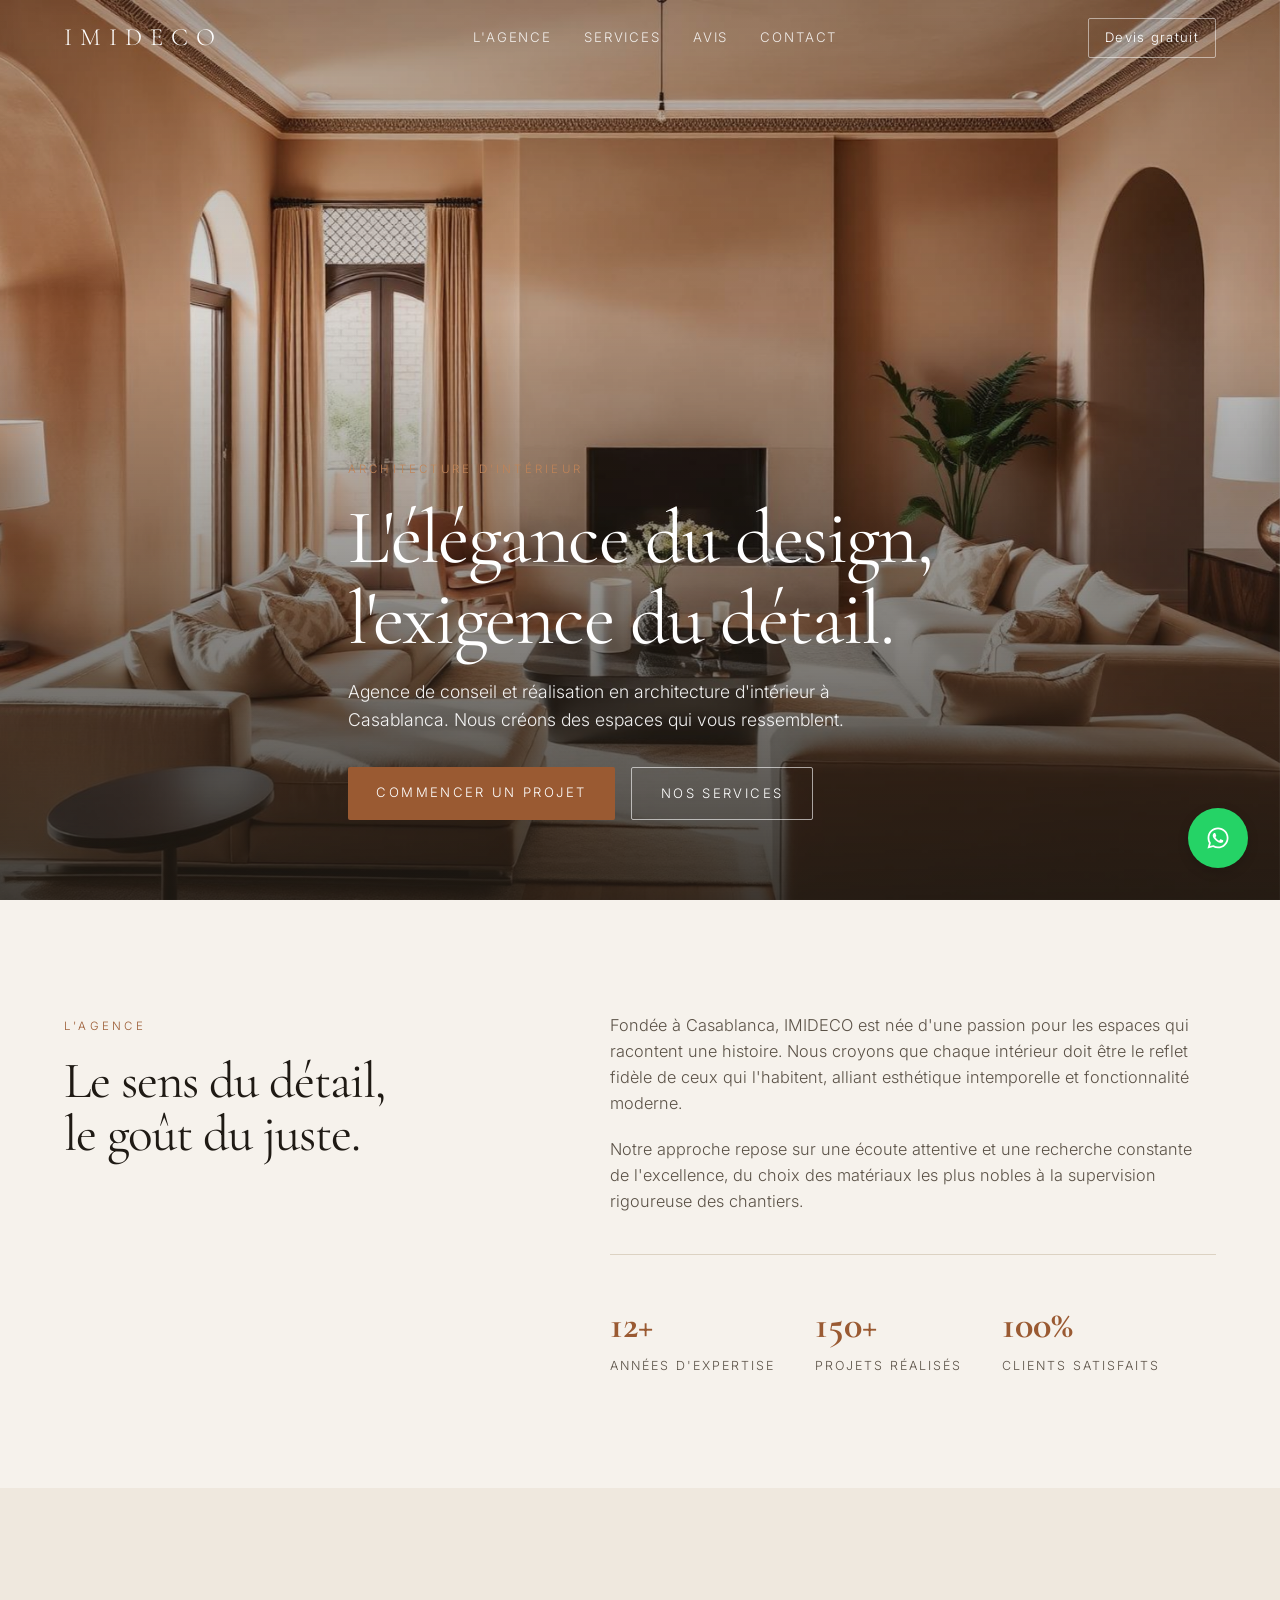
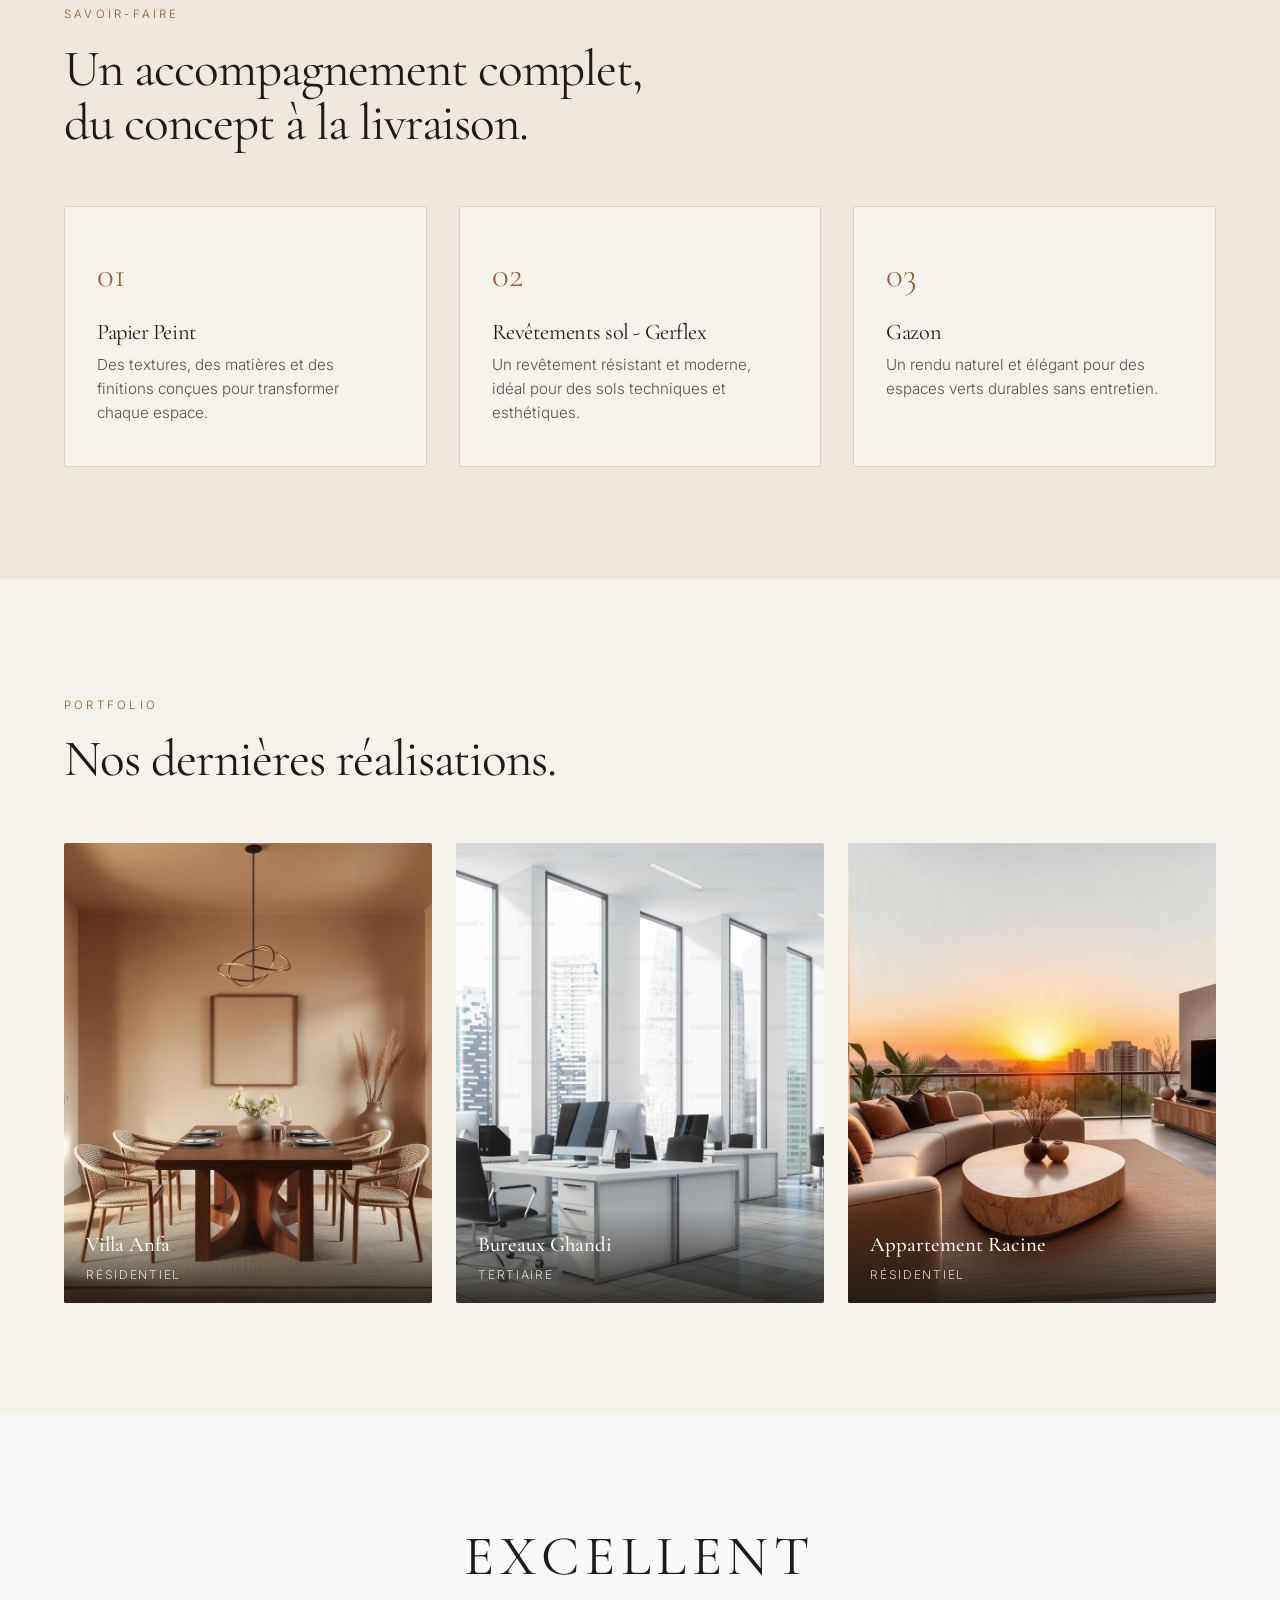
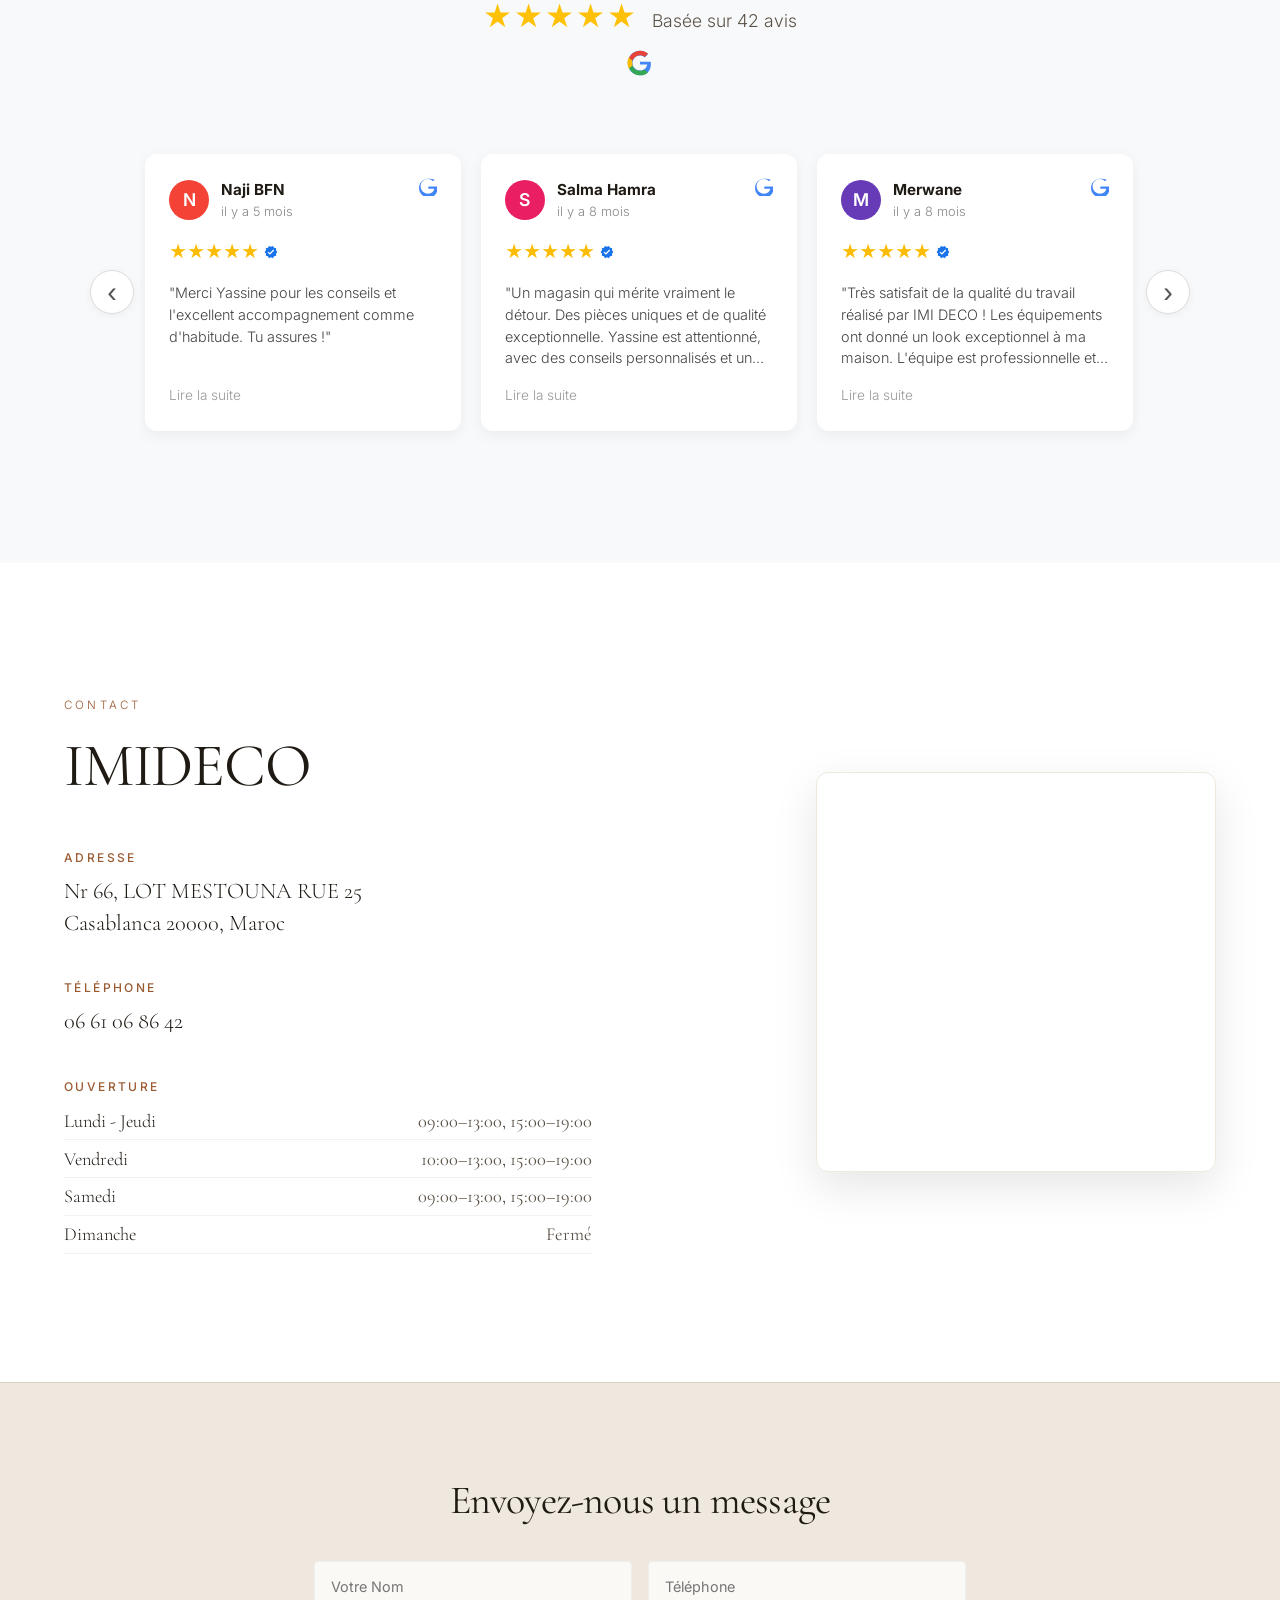
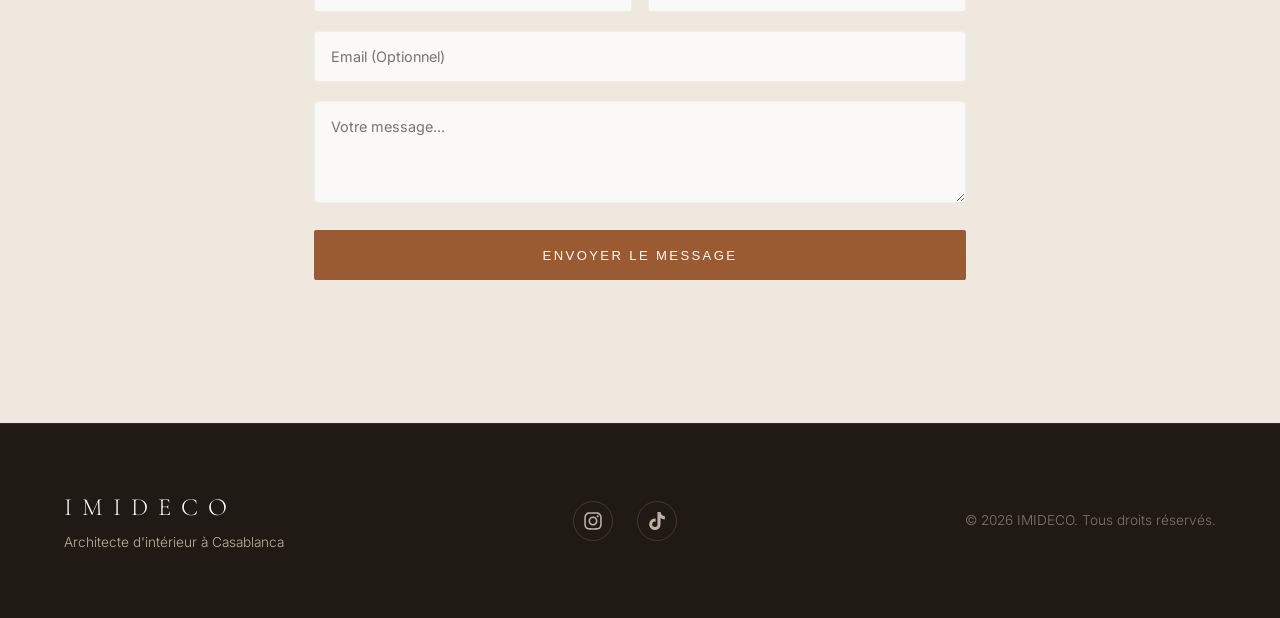
==== commit 20a4a954: "Update TikTok link in footer section" ====
--- a/index.html
+++ b/index.html
@@ -367,7 +367,7 @@
       <a href="https://www.instagram.com/imi.deco/" target="_blank" aria-label="Instagram" class="social-link">
         <svg viewBox="0 0 448 512" width="20" height="20"><path fill="currentColor" d="M224.1 141c-63.6 0-114.9 51.3-114.9 114.9s51.3 114.9 114.9 114.9S339 319.5 339 255.9 287.7 141 224.1 141zm0 189.6c-41.1 0-74.7-33.5-74.7-74.7s33.5-74.7 74.7-74.7 74.7 33.5 74.7 74.7-33.6 74.7-74.7 74.7zm146.4-194.3c0 14.9-12 26.8-26.8 26.8-14.9 0-26.8-12-26.8-26.8s12-26.8 26.8-26.8 26.8 12 26.8 26.8zm76.1 27.2c-1.7-35.9-9.9-67.7-36.2-93.9-26.2-26.2-58-34.4-93.9-36.2-37-2.1-147.9-2.1-184.9 0-35.8 1.7-67.6 9.9-93.9 36.1s-34.4 58-36.2 93.9c-2.1 37-2.1 147.9 0 184.9 1.7 35.9 9.9 67.7 36.2 93.9s58 34.4 93.9 36.2c37 2.1 147.9 2.1 184.9 0 35.9-1.7 67.7-9.9 93.9-36.2 26.2-26.2 34.4-58 36.2-93.9 2.1-37 2.1-147.8 0-184.8zM398.8 388c-7.8 19.6-22.9 34.7-42.6 42.6-29.5 11.7-99.5 9-132.1 9s-102.7 2.6-132.1-9c-19.6-7.8-34.7-22.9-42.6-42.6-11.7-29.5-9-99.5-9-132.1s-2.6-102.7 9-132.1c7.8-19.6 22.9-34.7 42.6-42.6 29.5-11.7 99.5-9 132.1-9s102.7-2.6 132.1 9c19.6 7.8 34.7 22.9 42.6 42.6 11.7 29.5 9 99.5 9 132.1s2.7 102.7-9 132.1z"></path></svg>
       </a>
-      <a href="https://www.tiktok.com/" target="_blank" aria-label="TikTok" class="social-link">
+      <a href="https://www.tiktok.com/@imi.deco" target="_blank" aria-label="TikTok" class="social-link">
         <svg viewBox="0 0 448 512" width="18" height="18"><path fill="currentColor" d="M448 209.91a210.06 210.06 0 0 1-122.77-39.25v178.72A162.55 162.55 0 1 1 185 188.31v89.89a74.62 74.62 0 1 0 52.23 71.18V0h88a121.18 121.18 0 0 0 1.86 22.17A122.18 122.18 0 0 0 381 102.39a121.43 121.43 0 0 0 67 20.14z"></path></svg>
       </a>
     </div>
@@ -403,4 +403,4 @@
 
 <script src="script.js"></script>
 </body>
-</html>+</html>
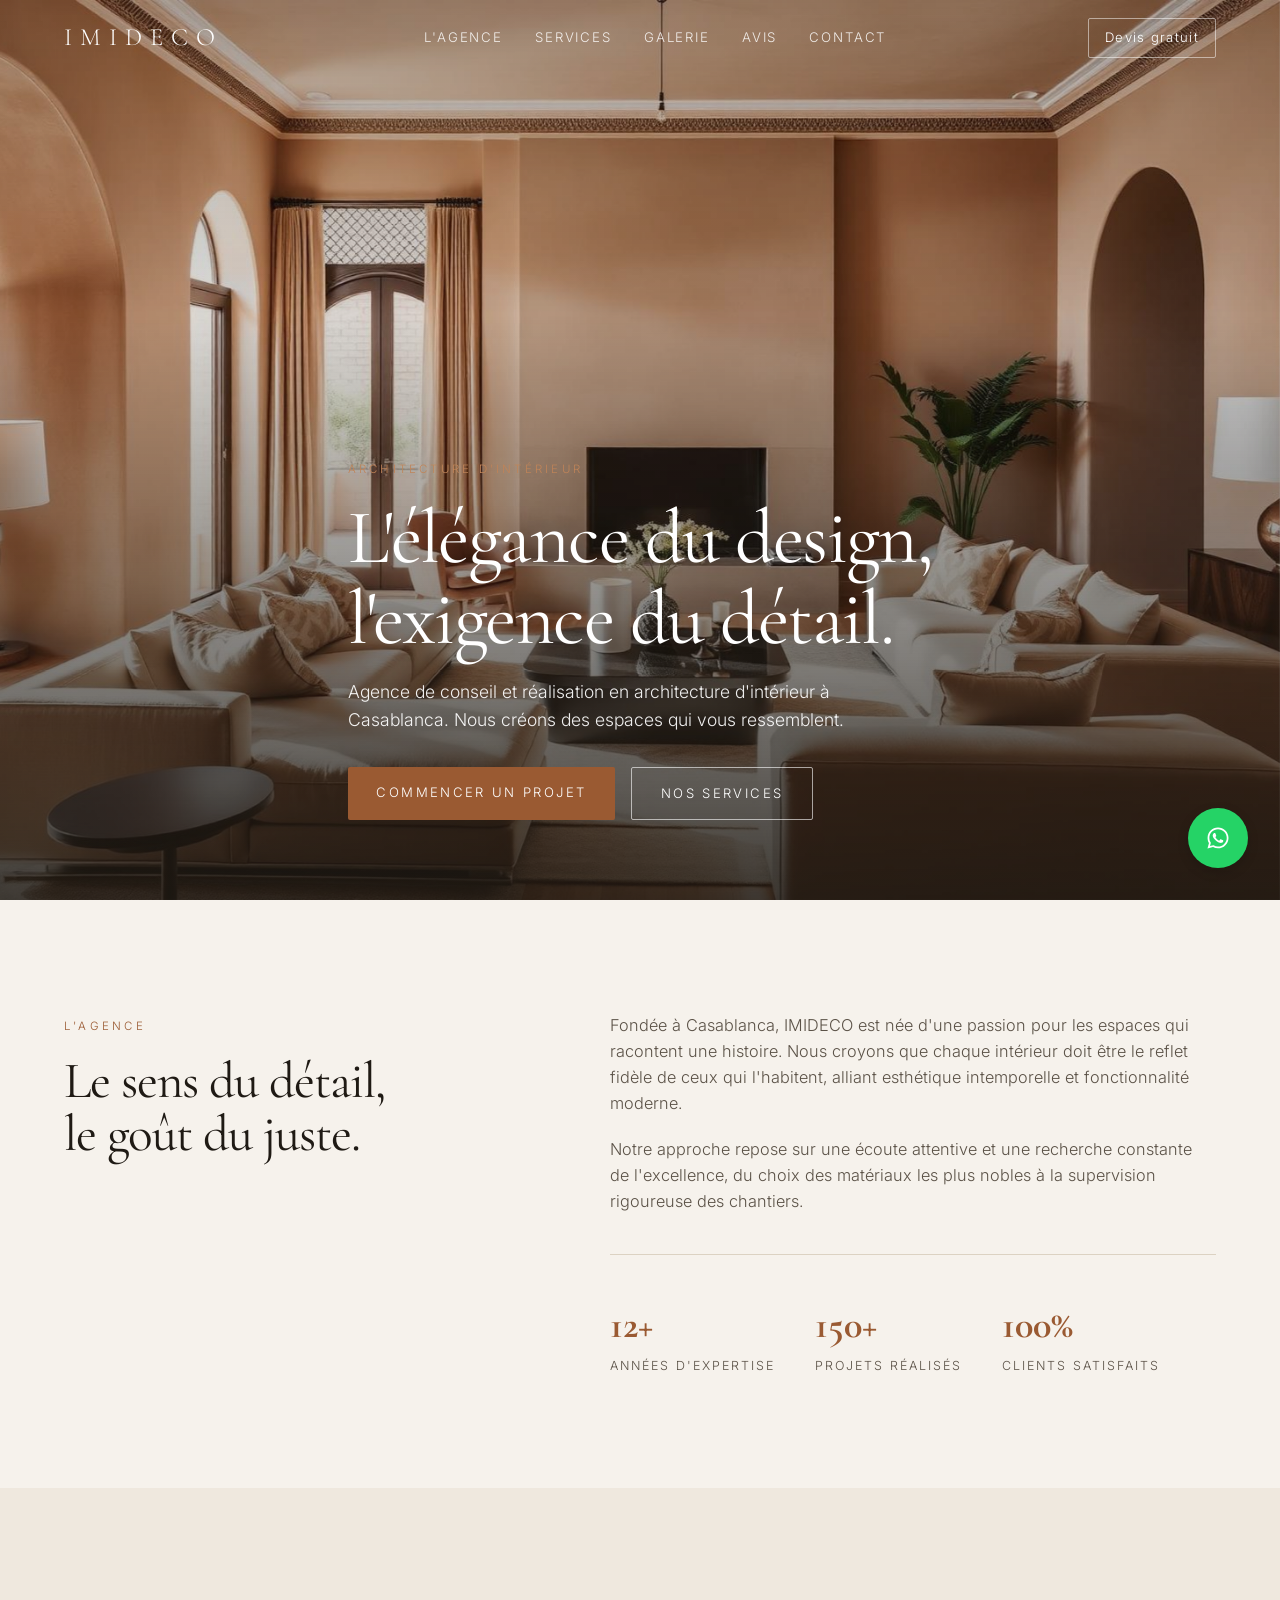
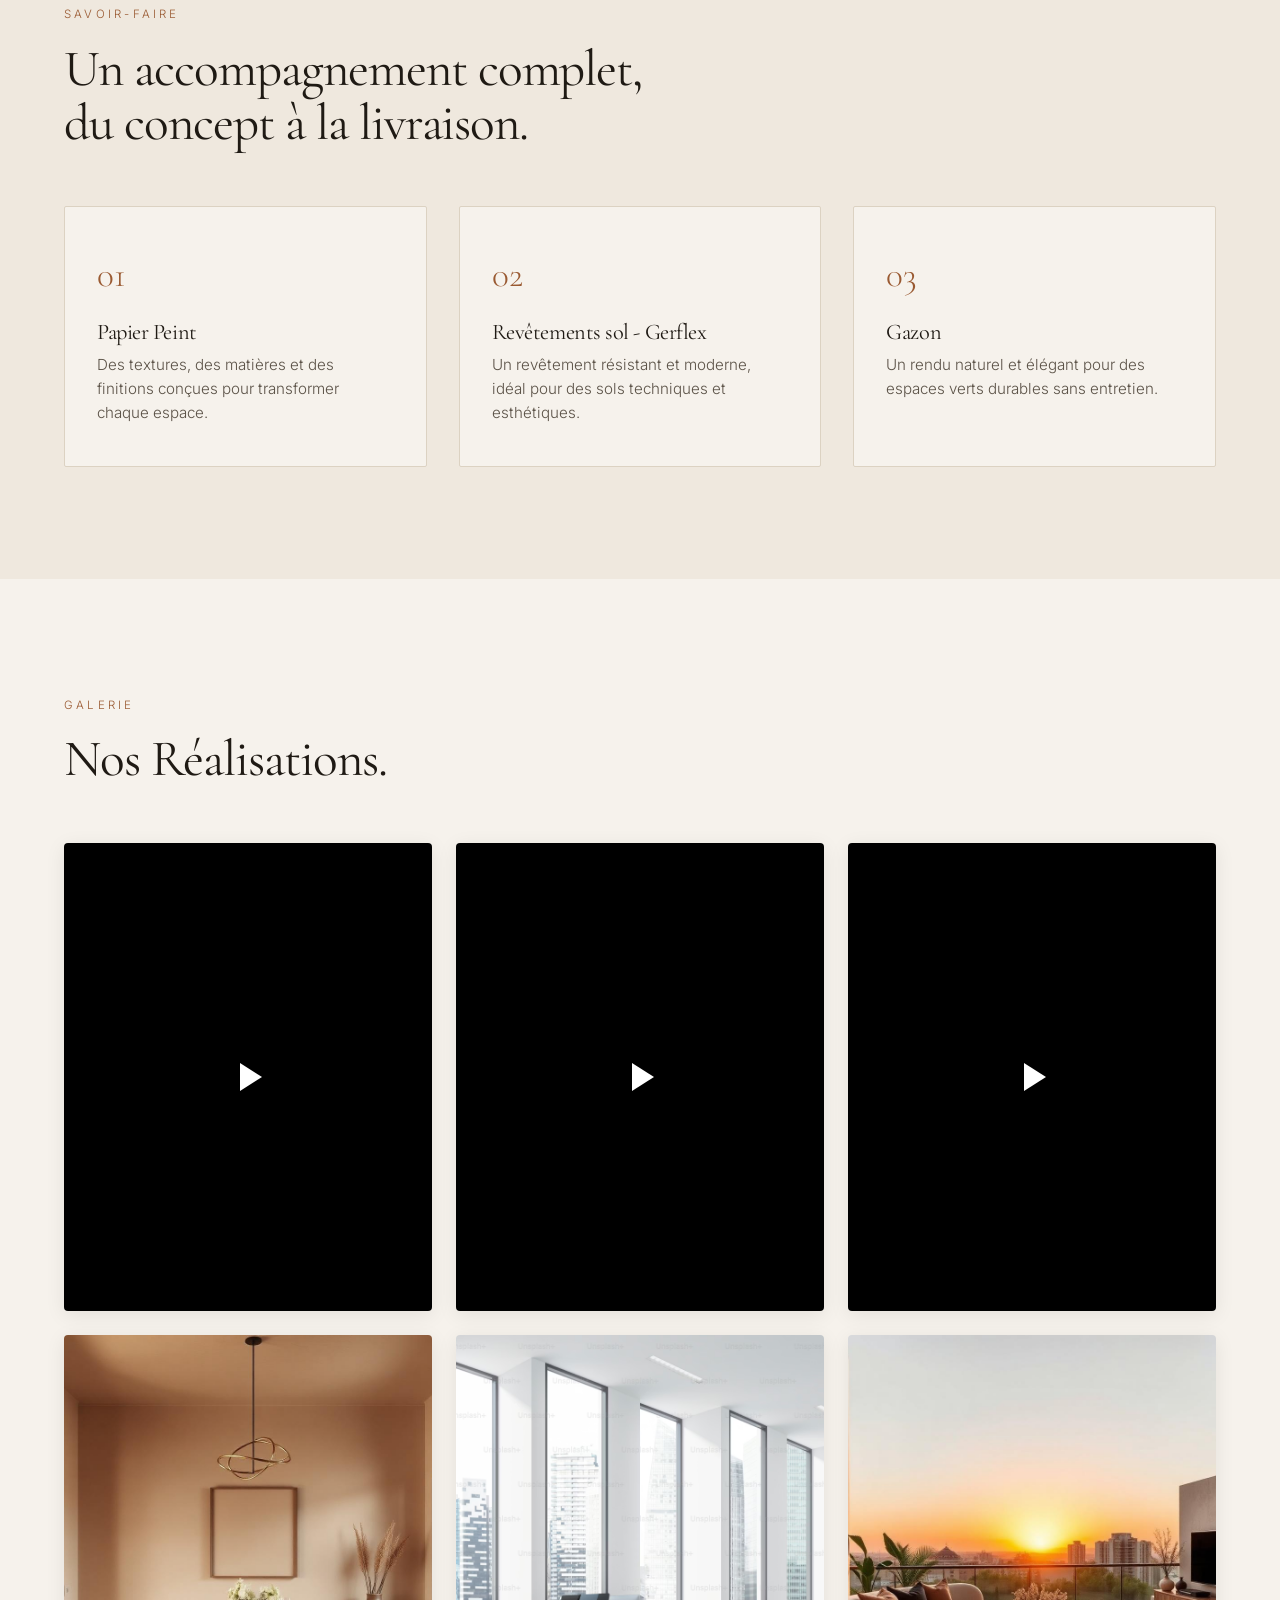
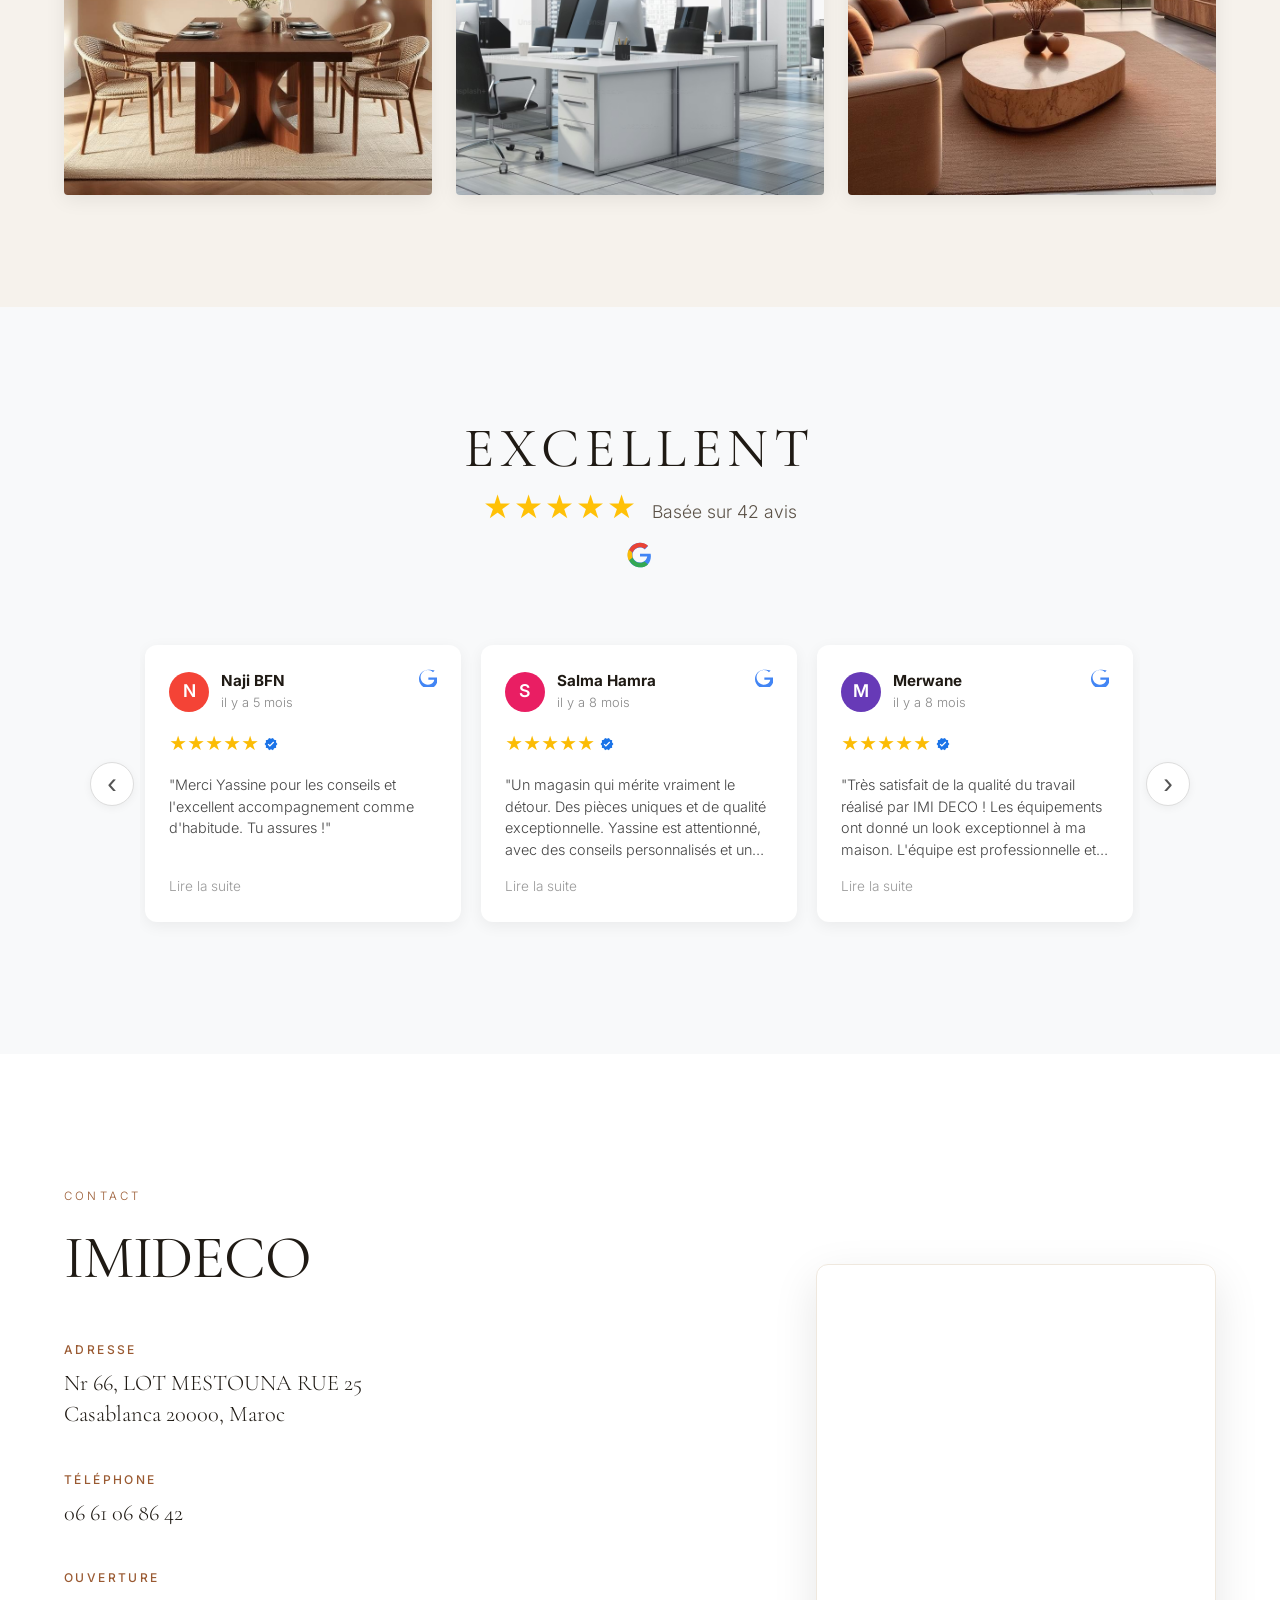
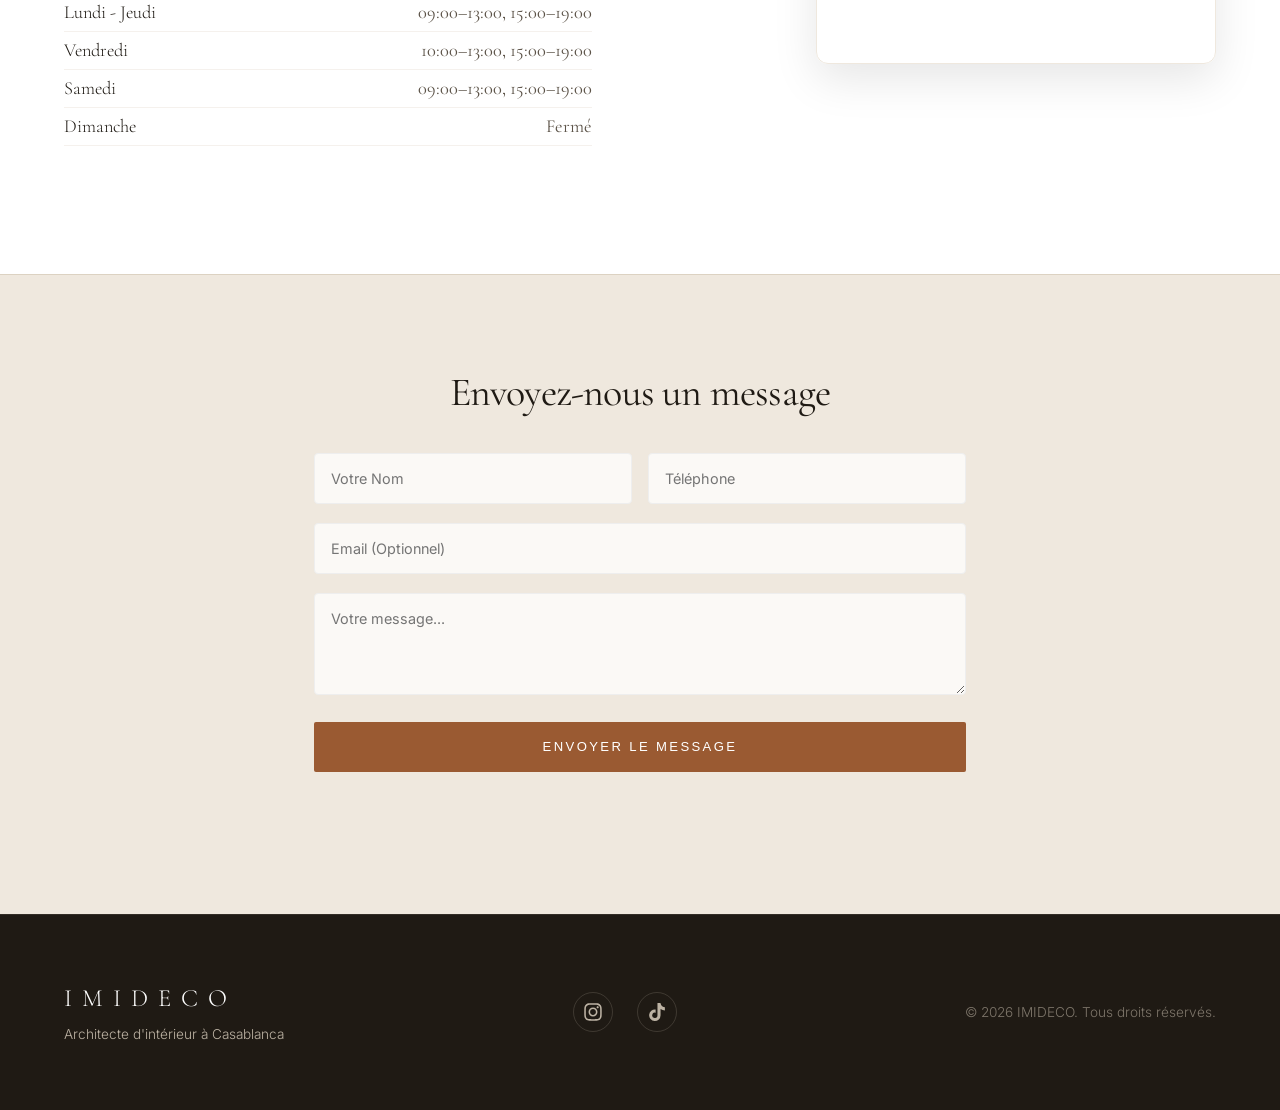
==== commit af93ce8b: "Add files via upload" ====
--- a/index.html
+++ b/index.html
@@ -18,6 +18,7 @@
     <nav class="main-nav" id="mainNav">
       <a href="#about">L'agence</a>
       <a href="#services">Services</a>
+      <a href="#gallery">Galerie</a>
       <a href="#reviews">Avis</a>
       <a href="#contact">Contact</a>
     </nav>
@@ -84,30 +85,78 @@
     </div>
   </section>
 
-  <section class="section">
+  <section id="gallery" class="section">
     <div class="container">
-      <span class="eyebrow">Portfolio</span>
-      <h2 class="section-title">Nos dernières réalisations.</h2>
+      <span class="eyebrow">Galerie</span>
+      <h2 class="section-title">Nos Réalisations.</h2>
       <div class="gallery">
-        <figure>
+        <!-- Vidéo 1 -->
+        <figure class="gallery-item video-item" data-type="video" data-src="images/reelsvideo.io_1777912617388.mp4">
+          <div class="video-preview-container">
+            <video muted loop playsinline class="preview-video">
+              <source src="images/reelsvideo.io_1777912617388.mp4" type="video/mp4">
+            </video>
+            <div class="play-overlay">
+              <svg viewBox="0 0 24 24" width="48" height="48" fill="white"><path d="M8 5v14l11-7z"/></svg>
+            </div>
+          </div>
+          <figcaption>
+            <strong>Transformation Résidentielle</strong>
+            <span>Architecture d'intérieur - Vidéo 01</span>
+          </figcaption>
+        </figure>
+
+        <!-- Vidéo 2 -->
+        <figure class="gallery-item video-item" data-type="video" data-src="images/reelsvideo.io_1777907317099.mp4">
+          <div class="video-preview-container">
+            <video muted loop playsinline class="preview-video">
+              <source src="images/reelsvideo.io_1777907317099.mp4" type="video/mp4">
+            </video>
+            <div class="play-overlay">
+              <svg viewBox="0 0 24 24" width="48" height="48" fill="white"><path d="M8 5v14l11-7z"/></svg>
+            </div>
+          </div>
+          <figcaption>
+            <strong>Espace Moderne</strong>
+            <span>Architecture d'intérieur - Vidéo 02</span>
+          </figcaption>
+        </figure>
+
+        <!-- Vidéo 3 (Placeholder ou Nouveau fichier) -->
+        <figure class="gallery-item video-item" data-type="video" data-src="images/reelsvideo.io_1777906812565.mp4">
+          <div class="video-preview-container">
+            <video muted loop playsinline class="preview-video">
+              <source src="images/reelsvideo.io_1777906812565.mp4" type="video/mp4">
+            </video>
+            <div class="play-overlay">
+              <svg viewBox="0 0 24 24" width="48" height="48" fill="white"><path d="M8 5v14l11-7z"/></svg>
+            </div>
+          </div>
+          <figcaption>
+            <strong>Concept Design</strong>
+            <span>Architecture d'intérieur - Vidéo 03</span>
+          </figcaption>
+        </figure>
+
+        <figure class="gallery-item" data-type="image" data-src="images/project1.jpg">
           <img src="images/project1.jpg" alt="Projet 1" />
           <figcaption>
             <strong>Villa Anfa</strong>
-            <span>Résidentiel</span>
-          </figcaption>
-        </figure>
-        <figure>
+            <span>Résidentiel - Papier Peint de Luxe</span>
+          </figcaption>
+        </figure>
+        <figure class="gallery-item" data-type="image" data-src="images/bureax.avif">
           <img src="images/bureax.avif" alt="Projet 2" />
           <figcaption>
             <strong>Bureaux Ghandi</strong>
-            <span>Tertiaire</span>
-          </figcaption>
-        </figure>
-        <figure>
+            <span>Tertiaire - Revêtement Gerflex</span>
+          </figcaption>
+        </figure>
+        <figure class="gallery-item" data-type="image" data-src="images/project3.jpg">
           <img src="images/project3.jpg" alt="Projet 3" />
           <figcaption>
             <strong>Appartement Racine</strong>
-            <span>Résidentiel</span>
+            <span>Résidentiel - Décoration Murale</span>
           </figcaption>
         </figure>
       </div>
@@ -356,7 +405,17 @@
   </section>
 </main>
 
-<footer class="footer">
+<div id="lightbox" class="lightbox">
+    <span class="lightbox-close">&times;</span>
+    <div class="lightbox-content">
+      <img id="lightbox-img" src="" alt="Full Screen">
+      <video id="lightbox-video" controls>
+        <source src="" type="video/mp4">
+      </video>
+    </div>
+  </div>
+
+  <footer class="footer">
   <div class="container footer-inner">
     <div class="footer-brand-side">
       <a href="#" class="brand" id="footerBrand">IMIDECO</a>
@@ -403,4 +462,4 @@
 
 <script src="script.js"></script>
 </body>
-</html>
+</html>
--- a/styles.css
+++ b/styles.css
@@ -111,14 +111,157 @@
 .card p{color:var(--ink-soft);font-size:.95rem}
 
 /* Gallery */
-.gallery{display:grid;grid-template-columns:repeat(3,1fr);gap:1.5rem}
-@media(max-width:840px){.gallery{grid-template-columns:1fr}}
-.gallery figure{position:relative;overflow:hidden;border-radius:2px;cursor:pointer}
-.gallery img{aspect-ratio:4/5;object-fit:cover;width:100%;transition:.8s ease}
-.gallery figure:hover img{transform:scale(1.06)}
-.gallery figcaption{position:absolute;left:0;right:0;bottom:0;padding:1.2rem 1.4rem;background:linear-gradient(transparent,rgba(31,26,20,.85));color:#fff;display:flex;flex-direction:column}
-.gallery figcaption strong{font-family:'Cormorant Garamond',serif;font-weight:500;font-size:1.3rem}
-.gallery figcaption span{font-size:.75rem;letter-spacing:.14em;text-transform:uppercase;opacity:.8;margin-top:.2rem}
+.gallery {
+  display: grid;
+  grid-template-columns: repeat(3, 1fr);
+  gap: 1.5rem;
+}
+
+@media (max-width: 1024px) {
+  .gallery {
+    grid-template-columns: repeat(2, 1fr);
+  }
+}
+
+@media (max-width: 640px) {
+  .gallery {
+    grid-template-columns: 1fr;
+  }
+}
+
+.gallery figure {
+  position: relative;
+  overflow: hidden;
+  border-radius: 4px;
+  cursor: pointer;
+  box-shadow: 0 4px 20px rgba(0,0,0,0.08);
+}
+
+.gallery img,
+.gallery .video-preview-container {
+  aspect-ratio: 4/5;
+  object-fit: cover;
+  width: 100%;
+  display: block;
+  transition: transform 0.8s cubic-bezier(0.2, 1, 0.3, 1);
+}
+
+.gallery .video-preview-container {
+  position: relative;
+  background: #000;
+}
+
+.gallery .preview-video {
+  width: 100%;
+  height: 100%;
+  object-fit: cover;
+}
+
+.gallery .play-overlay {
+  position: absolute;
+  top: 50%;
+  left: 50%;
+  transform: translate(-50%, -50%);
+  background: rgba(0,0,0,0.4);
+  width: 70px;
+  height: 70px;
+  border-radius: 50%;
+  display: flex;
+  align-items: center;
+  justify-content: center;
+  transition: all 0.3s ease;
+  z-index: 2;
+}
+
+.gallery figure:hover .play-overlay {
+  background: rgba(var(--accent-rgb, 191, 163, 122), 0.8);
+  transform: translate(-50%, -50%) scale(1.1);
+}
+
+.gallery figure:hover img,
+.gallery figure:hover .video-preview-container {
+  transform: scale(1.05);
+}
+
+.gallery figcaption {
+  position: absolute;
+  left: 0;
+  right: 0;
+  bottom: 0;
+  padding: 1.5rem;
+  background: linear-gradient(transparent, rgba(31, 26, 20, 0.9));
+  color: #fff;
+  display: flex;
+  flex-direction: column;
+  transform: translateY(10px);
+  opacity: 0;
+  transition: all 0.4s ease;
+  z-index: 3;
+}
+
+.gallery figure:hover figcaption {
+  transform: translateY(0);
+  opacity: 1;
+}
+
+.gallery figcaption strong {
+  font-family: 'Cormorant Garamond', serif;
+  font-weight: 500;
+  font-size: 1.4rem;
+  margin-bottom: 0.3rem;
+}
+
+.gallery figcaption span {
+  font-size: 0.75rem;
+  letter-spacing: 0.15em;
+  text-transform: uppercase;
+  color: var(--accent);
+}
+
+/* Lightbox */
+.lightbox {
+  display: none;
+  position: fixed;
+  z-index: 2000;
+  left: 0;
+  top: 0;
+  width: 100%;
+  height: 100%;
+  background-color: rgba(0, 0, 0, 0.95);
+  backdrop-filter: blur(5px);
+  justify-content: center;
+  align-items: center;
+}
+
+.lightbox-content {
+  position: relative;
+  max-width: 90%;
+  max-height: 90%;
+}
+
+.lightbox img, 
+.lightbox video {
+  max-width: 100%;
+  max-height: 90vh;
+  border-radius: 4px;
+  box-shadow: 0 0 30px rgba(0,0,0,0.5);
+}
+
+.lightbox-close {
+  position: absolute;
+  top: 20px;
+  right: 30px;
+  color: #fff;
+  font-size: 40px;
+  font-weight: bold;
+  cursor: pointer;
+  transition: 0.3s;
+  z-index: 2001;
+}
+
+.lightbox-close:hover {
+  color: var(--accent);
+}
 
 /* Reviews */
 .reviews blockquote{padding:2rem;border:1px solid rgba(255,255,255,.12);border-radius:2px;background:rgba(255,255,255,.03)}
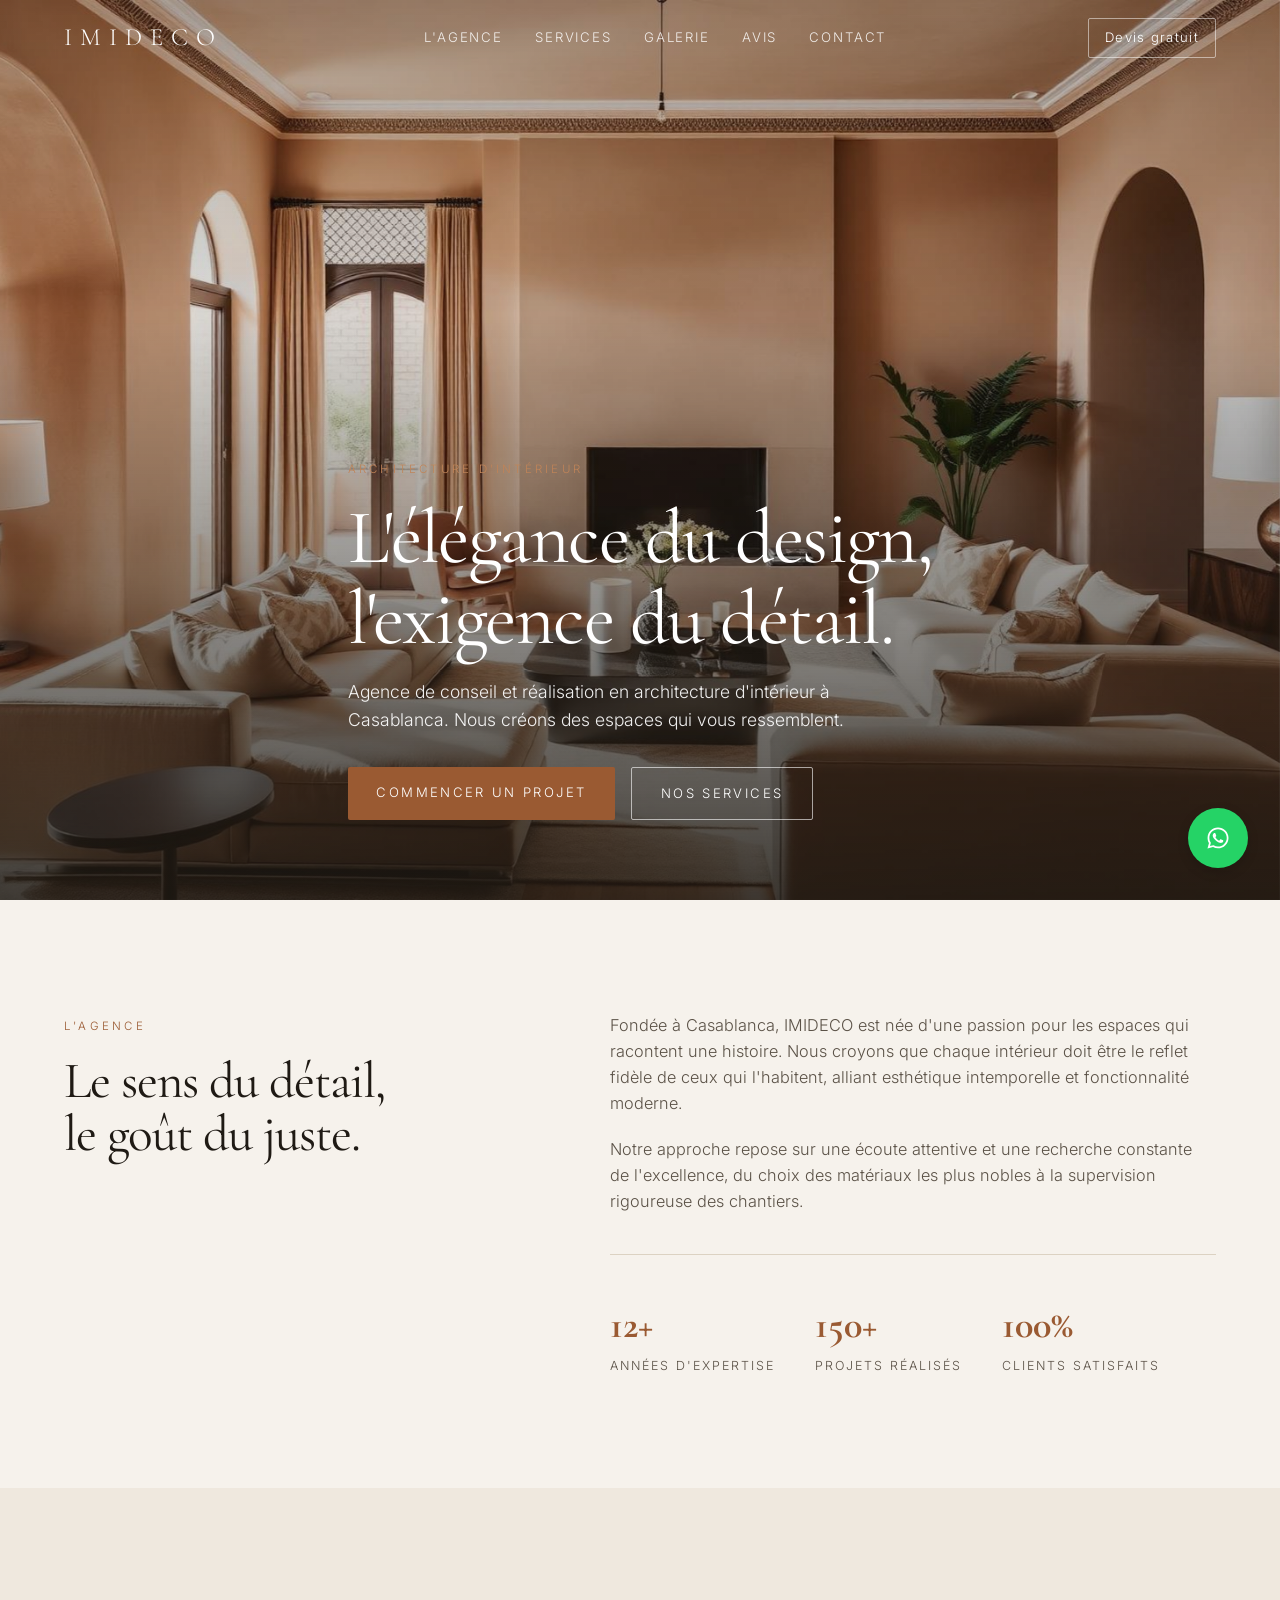
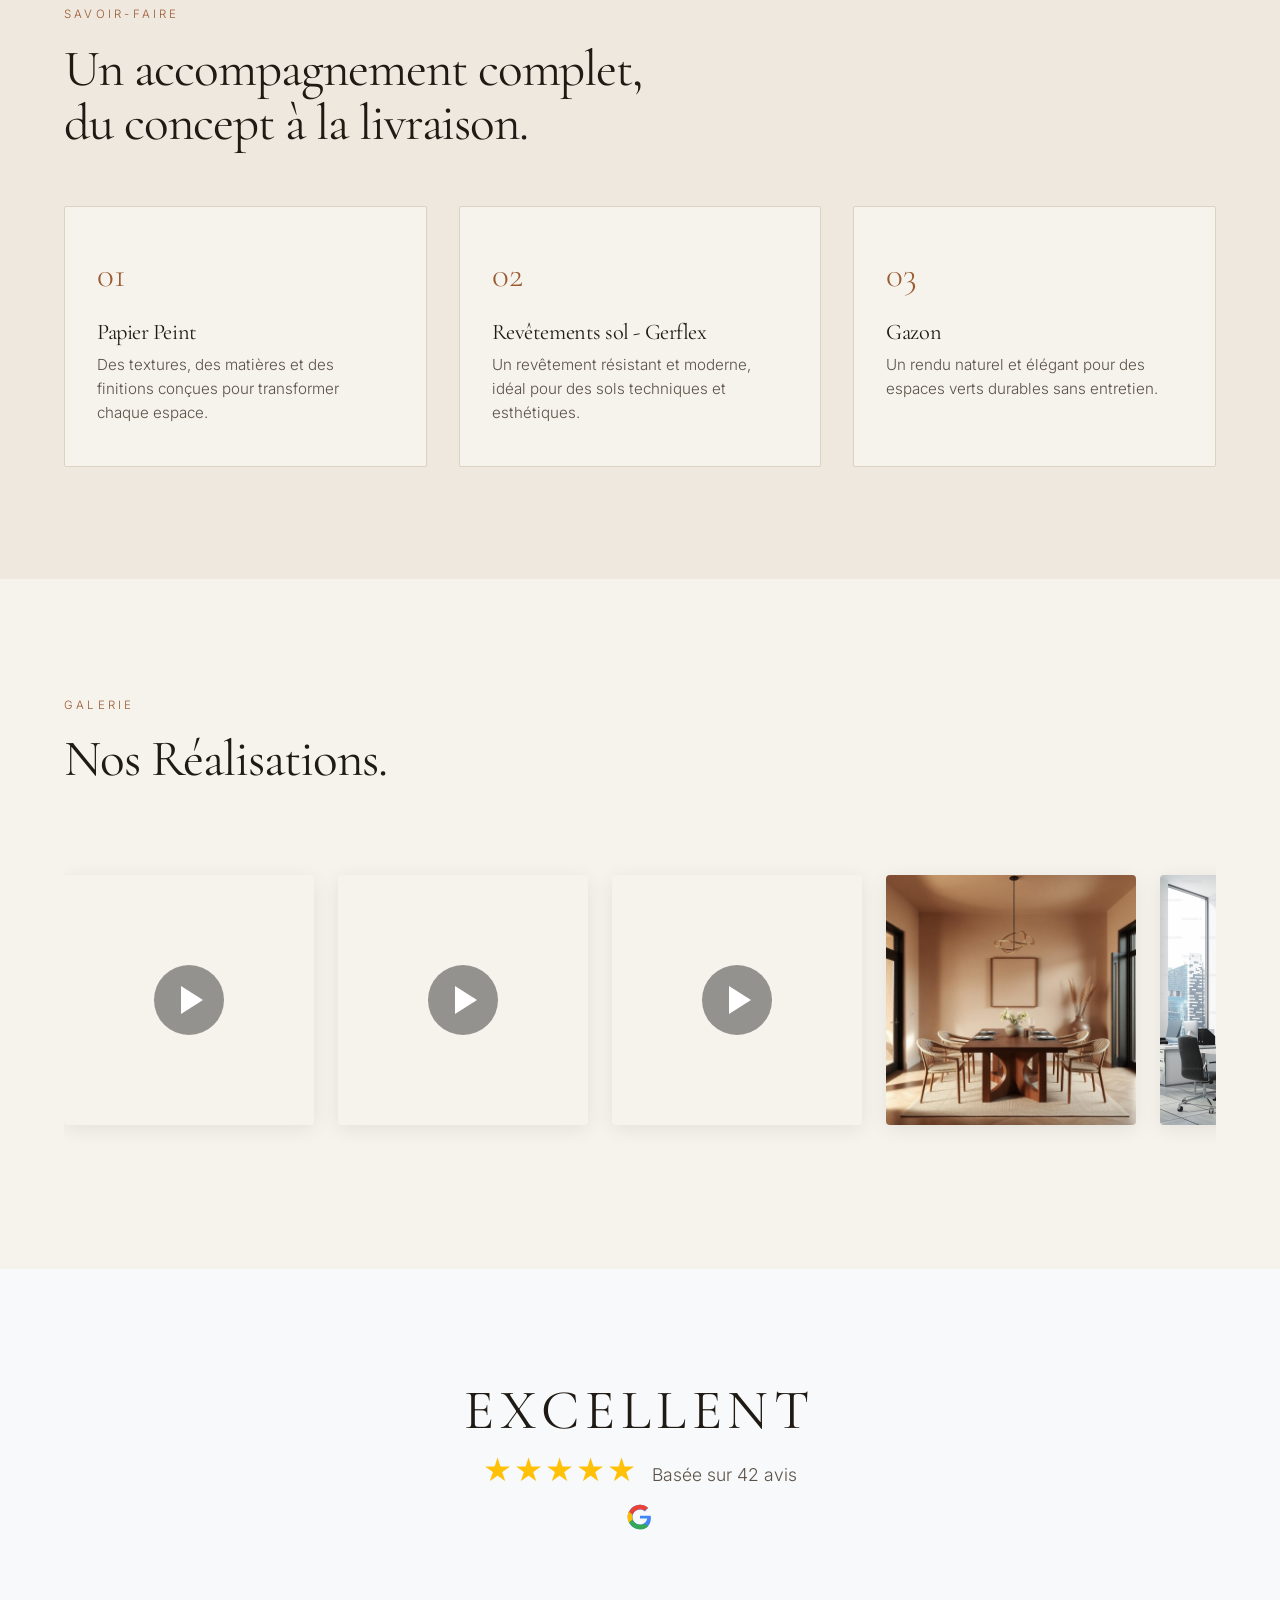
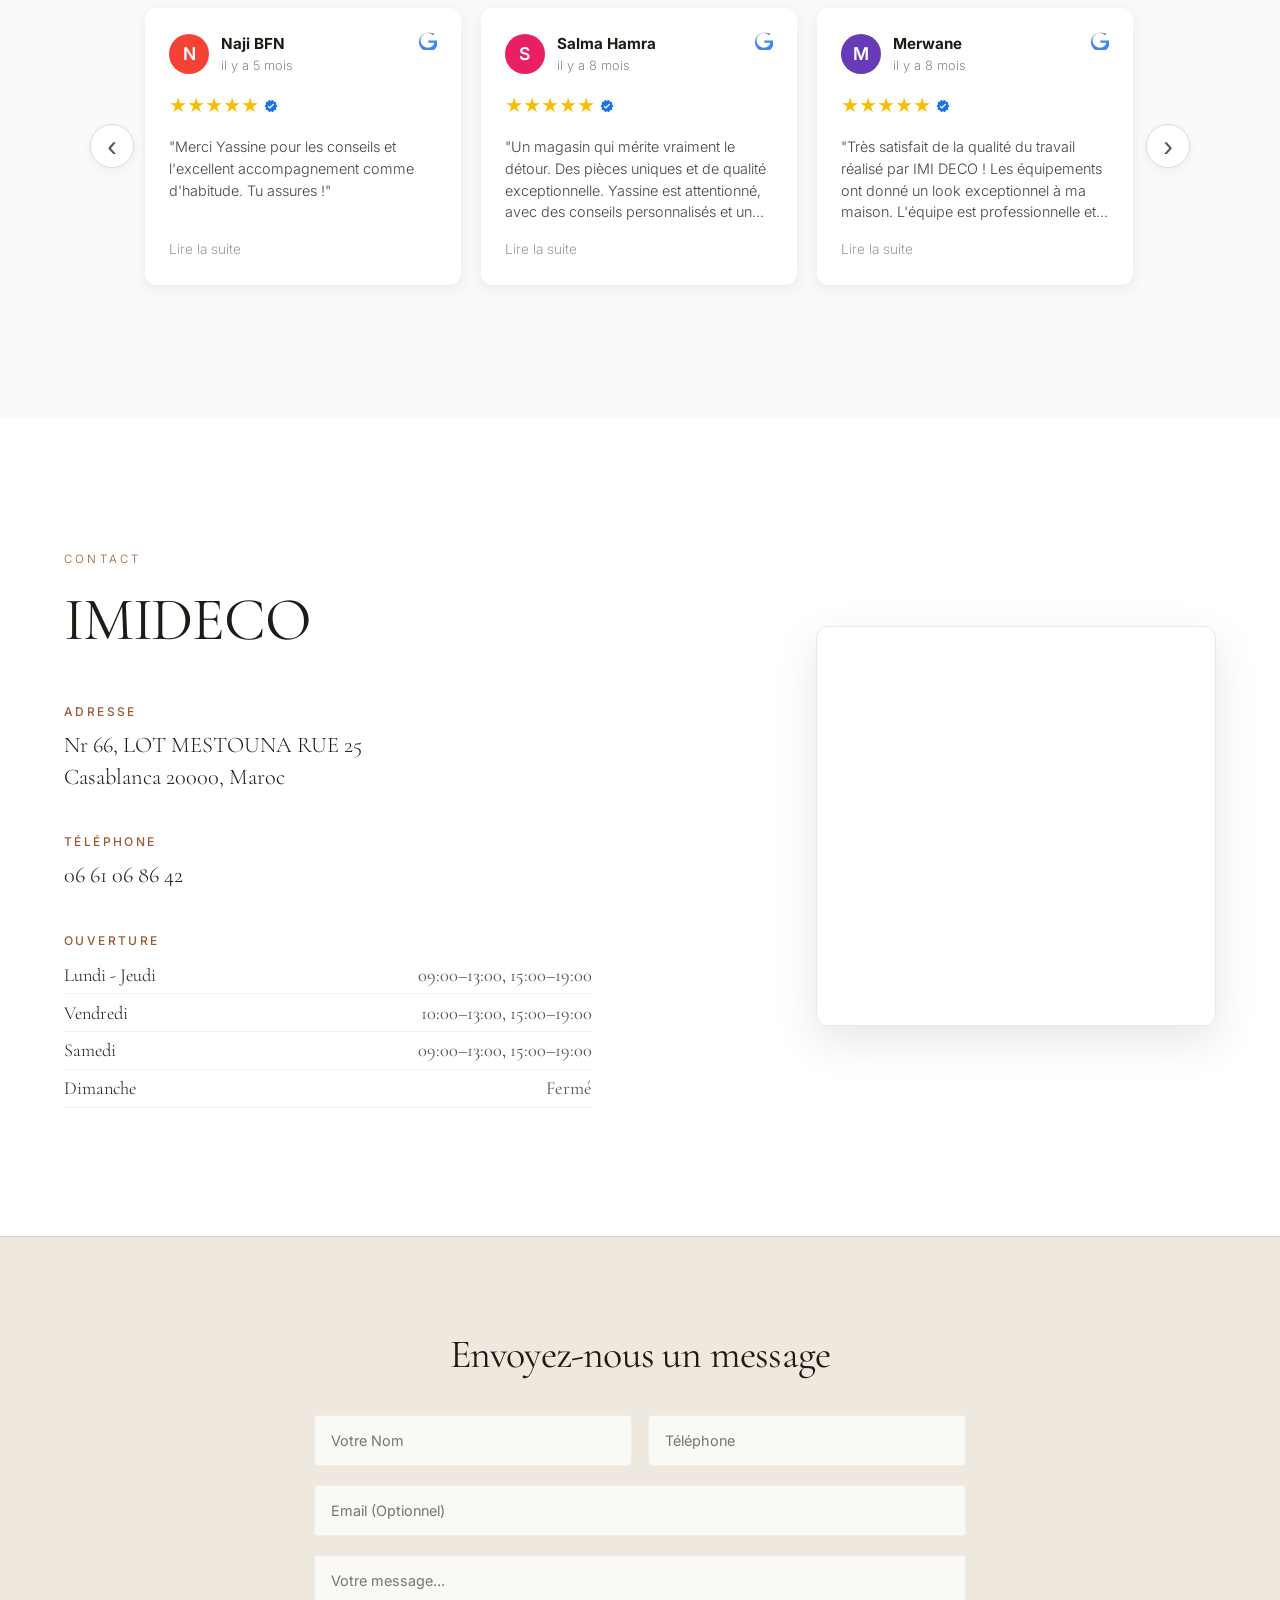
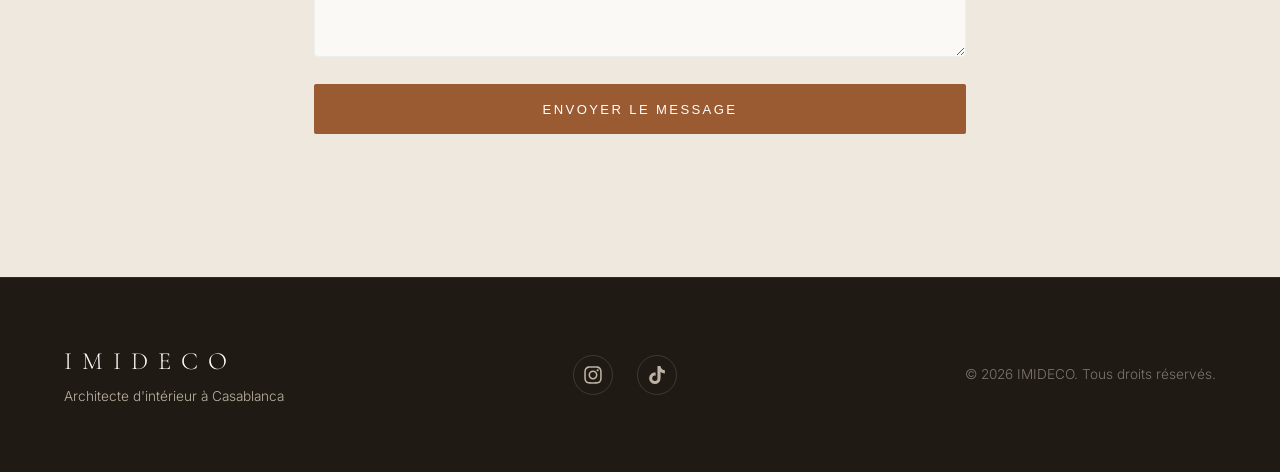
==== commit b5d0e9d2: "Add files via upload" ====
--- a/index.html
+++ b/index.html
@@ -89,77 +89,154 @@
     <div class="container">
       <span class="eyebrow">Galerie</span>
       <h2 class="section-title">Nos Réalisations.</h2>
-      <div class="gallery">
-        <!-- Vidéo 1 -->
-        <figure class="gallery-item video-item" data-type="video" data-src="images/reelsvideo.io_1777912617388.mp4">
-          <div class="video-preview-container">
-            <video muted loop playsinline class="preview-video">
-              <source src="images/reelsvideo.io_1777912617388.mp4" type="video/mp4">
-            </video>
-            <div class="play-overlay">
-              <svg viewBox="0 0 24 24" width="48" height="48" fill="white"><path d="M8 5v14l11-7z"/></svg>
-            </div>
-          </div>
-          <figcaption>
-            <strong>Transformation Résidentielle</strong>
-            <span>Architecture d'intérieur - Vidéo 01</span>
-          </figcaption>
-        </figure>
-
-        <!-- Vidéo 2 -->
-        <figure class="gallery-item video-item" data-type="video" data-src="images/reelsvideo.io_1777907317099.mp4">
-          <div class="video-preview-container">
-            <video muted loop playsinline class="preview-video">
-              <source src="images/reelsvideo.io_1777907317099.mp4" type="video/mp4">
-            </video>
-            <div class="play-overlay">
-              <svg viewBox="0 0 24 24" width="48" height="48" fill="white"><path d="M8 5v14l11-7z"/></svg>
-            </div>
-          </div>
-          <figcaption>
-            <strong>Espace Moderne</strong>
-            <span>Architecture d'intérieur - Vidéo 02</span>
-          </figcaption>
-        </figure>
-
-        <!-- Vidéo 3 (Placeholder ou Nouveau fichier) -->
-        <figure class="gallery-item video-item" data-type="video" data-src="images/reelsvideo.io_1777906812565.mp4">
-          <div class="video-preview-container">
-            <video muted loop playsinline class="preview-video">
-              <source src="images/reelsvideo.io_1777906812565.mp4" type="video/mp4">
-            </video>
-            <div class="play-overlay">
-              <svg viewBox="0 0 24 24" width="48" height="48" fill="white"><path d="M8 5v14l11-7z"/></svg>
-            </div>
-          </div>
-          <figcaption>
-            <strong>Concept Design</strong>
-            <span>Architecture d'intérieur - Vidéo 03</span>
-          </figcaption>
-        </figure>
-
-        <figure class="gallery-item" data-type="image" data-src="images/project1.jpg">
-          <img src="images/project1.jpg" alt="Projet 1" />
-          <figcaption>
-            <strong>Villa Anfa</strong>
-            <span>Résidentiel - Papier Peint de Luxe</span>
-          </figcaption>
-        </figure>
-        <figure class="gallery-item" data-type="image" data-src="images/bureax.avif">
-          <img src="images/bureax.avif" alt="Projet 2" />
-          <figcaption>
-            <strong>Bureaux Ghandi</strong>
-            <span>Tertiaire - Revêtement Gerflex</span>
-          </figcaption>
-        </figure>
-        <figure class="gallery-item" data-type="image" data-src="images/project3.jpg">
-          <img src="images/project3.jpg" alt="Projet 3" />
-          <figcaption>
-            <strong>Appartement Racine</strong>
-            <span>Résidentiel - Décoration Murale</span>
-          </figcaption>
-        </figure>
-      </div>
+    <div class="gallery-infinite-container">
+      <div class="gallery-track">
+        <!-- Groupe 1 -->
+        <div class="gallery-group">
+          <!-- Vidéo 1 -->
+          <figure class="gallery-item video-item" data-type="video" data-src="images/reelsvideo.io_1777912617388.mp4">
+            <div class="video-preview-container">
+              <video muted loop playsinline class="preview-video">
+                <source src="images/reelsvideo.io_1777912617388.mp4" type="video/mp4">
+              </video>
+              <div class="play-overlay">
+                <svg viewBox="0 0 24 24" width="48" height="48" fill="white"><path d="M8 5v14l11-7z"/></svg>
+              </div>
+            </div>
+            <figcaption>
+              <strong>Transformation Résidentielle</strong>
+              <span>Architecture d'intérieur - Vidéo 01</span>
+            </figcaption>
+          </figure>
+
+          <!-- Vidéo 2 -->
+          <figure class="gallery-item video-item" data-type="video" data-src="images/reelsvideo.io_1777907317099.mp4">
+            <div class="video-preview-container">
+              <video muted loop playsinline class="preview-video">
+                <source src="images/reelsvideo.io_1777907317099.mp4" type="video/mp4">
+              </video>
+              <div class="play-overlay">
+                <svg viewBox="0 0 24 24" width="48" height="48" fill="white"><path d="M8 5v14l11-7z"/></svg>
+              </div>
+            </div>
+            <figcaption>
+              <strong>Espace Moderne</strong>
+              <span>Architecture d'intérieur - Vidéo 02</span>
+            </figcaption>
+          </figure>
+
+          <!-- Vidéo 3 -->
+          <figure class="gallery-item video-item" data-type="video" data-src="images/reelsvideo.io_1777906812565.mp4">
+            <div class="video-preview-container">
+              <video muted loop playsinline class="preview-video">
+                <source src="images/reelsvideo.io_1777906812565.mp4" type="video/mp4">
+              </video>
+              <div class="play-overlay">
+                <svg viewBox="0 0 24 24" width="48" height="48" fill="white"><path d="M8 5v14l11-7z"/></svg>
+              </div>
+            </div>
+            <figcaption>
+              <strong>Concept Design</strong>
+              <span>Architecture d'intérieur - Vidéo 03</span>
+            </figcaption>
+          </figure>
+
+          <figure class="gallery-item" data-type="image" data-src="images/project1.jpg">
+            <img src="images/project1.jpg" alt="Projet 1" />
+            <figcaption>
+              <strong>Villa Anfa</strong>
+              <span>Résidentiel - Papier Peint de Luxe</span>
+            </figcaption>
+          </figure>
+          <figure class="gallery-item" data-type="image" data-src="images/bureax.avif">
+            <img src="images/bureax.avif" alt="Projet 2" />
+            <figcaption>
+              <strong>Bureaux Ghandi</strong>
+              <span>Tertiaire - Revêtement Gerflex</span>
+            </figcaption>
+          </figure>
+          <figure class="gallery-item" data-type="image" data-src="images/project3.jpg">
+            <img src="images/project3.jpg" alt="Projet 3" />
+            <figcaption>
+              <strong>Appartement Racine</strong>
+              <span>Résidentiel - Décoration Murale</span>
+            </figcaption>
+          </figure>
+        </div>
+        <!-- Groupe 2 (Dupliqué pour l'effet infini) -->
+        <div class="gallery-group">
+          <!-- Vidéo 1 -->
+          <figure class="gallery-item video-item" data-type="video" data-src="images/reelsvideo.io_1777912617388.mp4">
+            <div class="video-preview-container">
+              <video muted loop playsinline class="preview-video">
+                <source src="images/reelsvideo.io_1777912617388.mp4" type="video/mp4">
+              </video>
+              <div class="play-overlay">
+                <svg viewBox="0 0 24 24" width="48" height="48" fill="white"><path d="M8 5v14l11-7z"/></svg>
+              </div>
+            </div>
+            <figcaption>
+              <strong>Transformation Résidentielle</strong>
+              <span>Architecture d'intérieur - Vidéo 01</span>
+            </figcaption>
+          </figure>
+
+          <!-- Vidéo 2 -->
+          <figure class="gallery-item video-item" data-type="video" data-src="images/reelsvideo.io_1777907317099.mp4">
+            <div class="video-preview-container">
+              <video muted loop playsinline class="preview-video">
+                <source src="images/reelsvideo.io_1777907317099.mp4" type="video/mp4">
+              </video>
+              <div class="play-overlay">
+                <svg viewBox="0 0 24 24" width="48" height="48" fill="white"><path d="M8 5v14l11-7z"/></svg>
+              </div>
+            </div>
+            <figcaption>
+              <strong>Espace Moderne</strong>
+              <span>Architecture d'intérieur - Vidéo 02</span>
+            </figcaption>
+          </figure>
+
+          <!-- Vidéo 3 -->
+          <figure class="gallery-item video-item" data-type="video" data-src="images/reelsvideo.io_1777906812565.mp4">
+            <div class="video-preview-container">
+              <video muted loop playsinline class="preview-video">
+                <source src="images/reelsvideo.io_1777906812565.mp4" type="video/mp4">
+              </video>
+              <div class="play-overlay">
+                <svg viewBox="0 0 24 24" width="48" height="48" fill="white"><path d="M8 5v14l11-7z"/></svg>
+              </div>
+            </div>
+            <figcaption>
+              <strong>Concept Design</strong>
+              <span>Architecture d'intérieur - Vidéo 03</span>
+            </figcaption>
+          </figure>
+
+          <figure class="gallery-item" data-type="image" data-src="images/project1.jpg">
+            <img src="images/project1.jpg" alt="Projet 1" />
+            <figcaption>
+              <strong>Villa Anfa</strong>
+              <span>Résidentiel - Papier Peint de Luxe</span>
+            </figcaption>
+          </figure>
+          <figure class="gallery-item" data-type="image" data-src="images/bureax.avif">
+            <img src="images/bureax.avif" alt="Projet 2" />
+            <figcaption>
+              <strong>Bureaux Ghandi</strong>
+              <span>Tertiaire - Revêtement Gerflex</span>
+            </figcaption>
+          </figure>
+          <figure class="gallery-item" data-type="image" data-src="images/project3.jpg">
+            <img src="images/project3.jpg" alt="Projet 3" />
+            <figcaption>
+              <strong>Appartement Racine</strong>
+              <span>Résidentiel - Décoration Murale</span>
+            </figcaption>
+          </figure>
+        </div>
+      </div>
+    </div>
     </div>
   </section>
 
--- a/styles.css
+++ b/styles.css
@@ -137,9 +137,62 @@
   box-shadow: 0 4px 20px rgba(0,0,0,0.08);
 }
 
+/* Infinite Gallery Carrousel */
+.gallery-infinite-container {
+  overflow: hidden;
+  width: 100%;
+  padding: 2rem 0;
+  position: relative;
+}
+
+.gallery-track {
+  display: flex;
+  width: max-content;
+  animation: scroll-infinite 40s linear infinite;
+  align-items: flex-start; /* Évite que les items ne s'étirent verticalement */
+}
+
+.gallery-track:hover {
+  animation-play-state: paused;
+}
+
+.gallery-group {
+  display: flex;
+  gap: 1.5rem;
+  padding-right: 1.5rem;
+  align-items: flex-start;
+}
+
+.gallery-item {
+  flex: 0 0 250px;
+  height: 250px; /* Force une hauteur carrée pour le conteneur */
+  position: relative;
+  overflow: hidden;
+  border-radius: 4px;
+  cursor: pointer;
+  box-shadow: 0 4px 20px rgba(0,0,0,0.08);
+}
+
+@media (max-width: 768px) {
+  .gallery-item {
+    flex: 0 0 200px;
+    height: 200px; /* Ajustement mobile */
+  }
+}
+
+@keyframes scroll-infinite {
+  0% {
+    transform: translateX(0);
+  }
+  100% {
+    transform: translateX(-50%);
+  }
+}
+
 .gallery img,
-.gallery .video-preview-container {
-  aspect-ratio: 4/5;
+.gallery-item img,
+.gallery-item .video-preview-container {
+  aspect-ratio: 1/1; /* Changé de 4/5 à 1/1 pour réduire la hauteur */
   object-fit: cover;
   width: 100%;
   display: block;
@@ -157,7 +210,7 @@
   object-fit: cover;
 }
 
-.gallery .play-overlay {
+.gallery-item .play-overlay {
   position: absolute;
   top: 50%;
   left: 50%;
@@ -173,17 +226,17 @@
   z-index: 2;
 }
 
-.gallery figure:hover .play-overlay {
-  background: rgba(var(--accent-rgb, 191, 163, 122), 0.8);
+.gallery-item:hover .play-overlay {
+  background: rgba(191, 163, 122, 0.8);
   transform: translate(-50%, -50%) scale(1.1);
 }
 
-.gallery figure:hover img,
-.gallery figure:hover .video-preview-container {
+.gallery-item:hover img,
+.gallery-item:hover .video-preview-container {
   transform: scale(1.05);
 }
 
-.gallery figcaption {
+.gallery-item figcaption {
   position: absolute;
   left: 0;
   right: 0;
@@ -199,19 +252,19 @@
   z-index: 3;
 }
 
-.gallery figure:hover figcaption {
+.gallery-item:hover figcaption {
   transform: translateY(0);
   opacity: 1;
 }
 
-.gallery figcaption strong {
+.gallery-item figcaption strong {
   font-family: 'Cormorant Garamond', serif;
   font-weight: 500;
   font-size: 1.4rem;
   margin-bottom: 0.3rem;
 }
 
-.gallery figcaption span {
+.gallery-item figcaption span {
   font-size: 0.75rem;
   letter-spacing: 0.15em;
   text-transform: uppercase;
